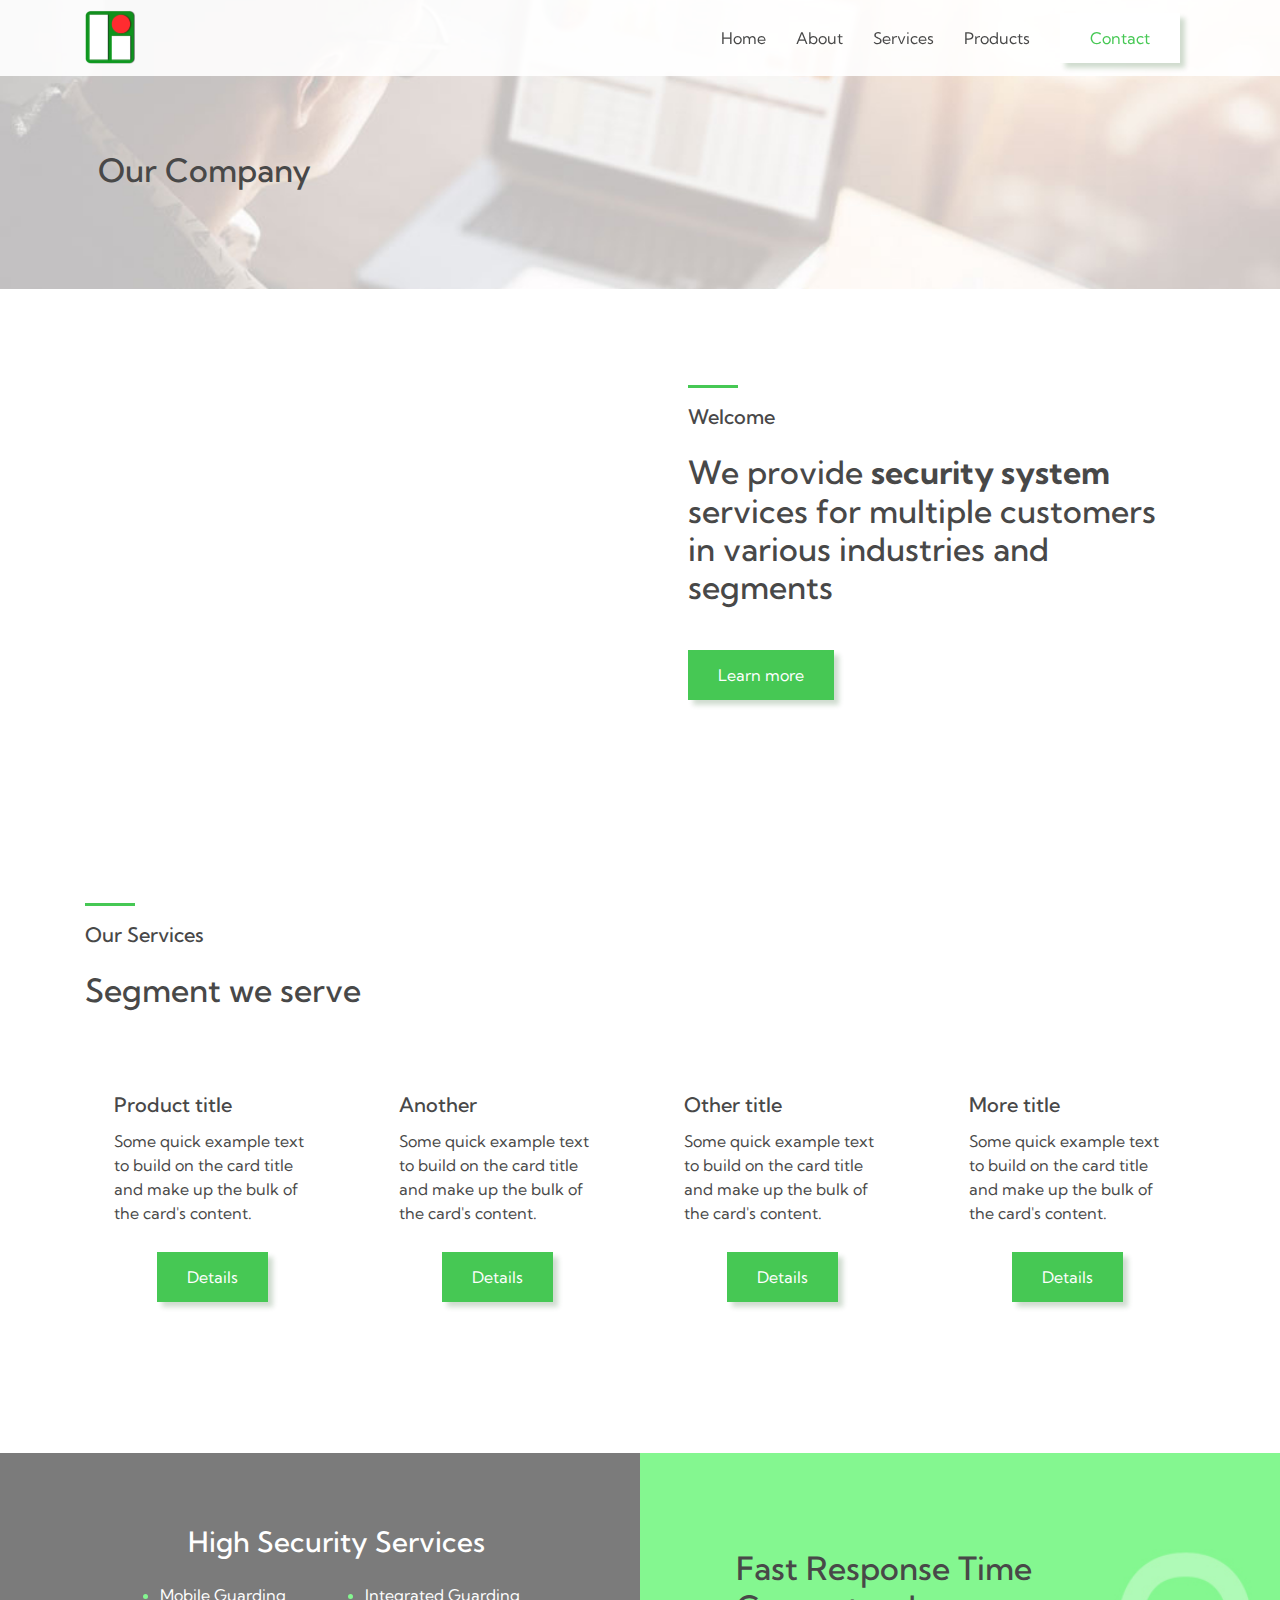
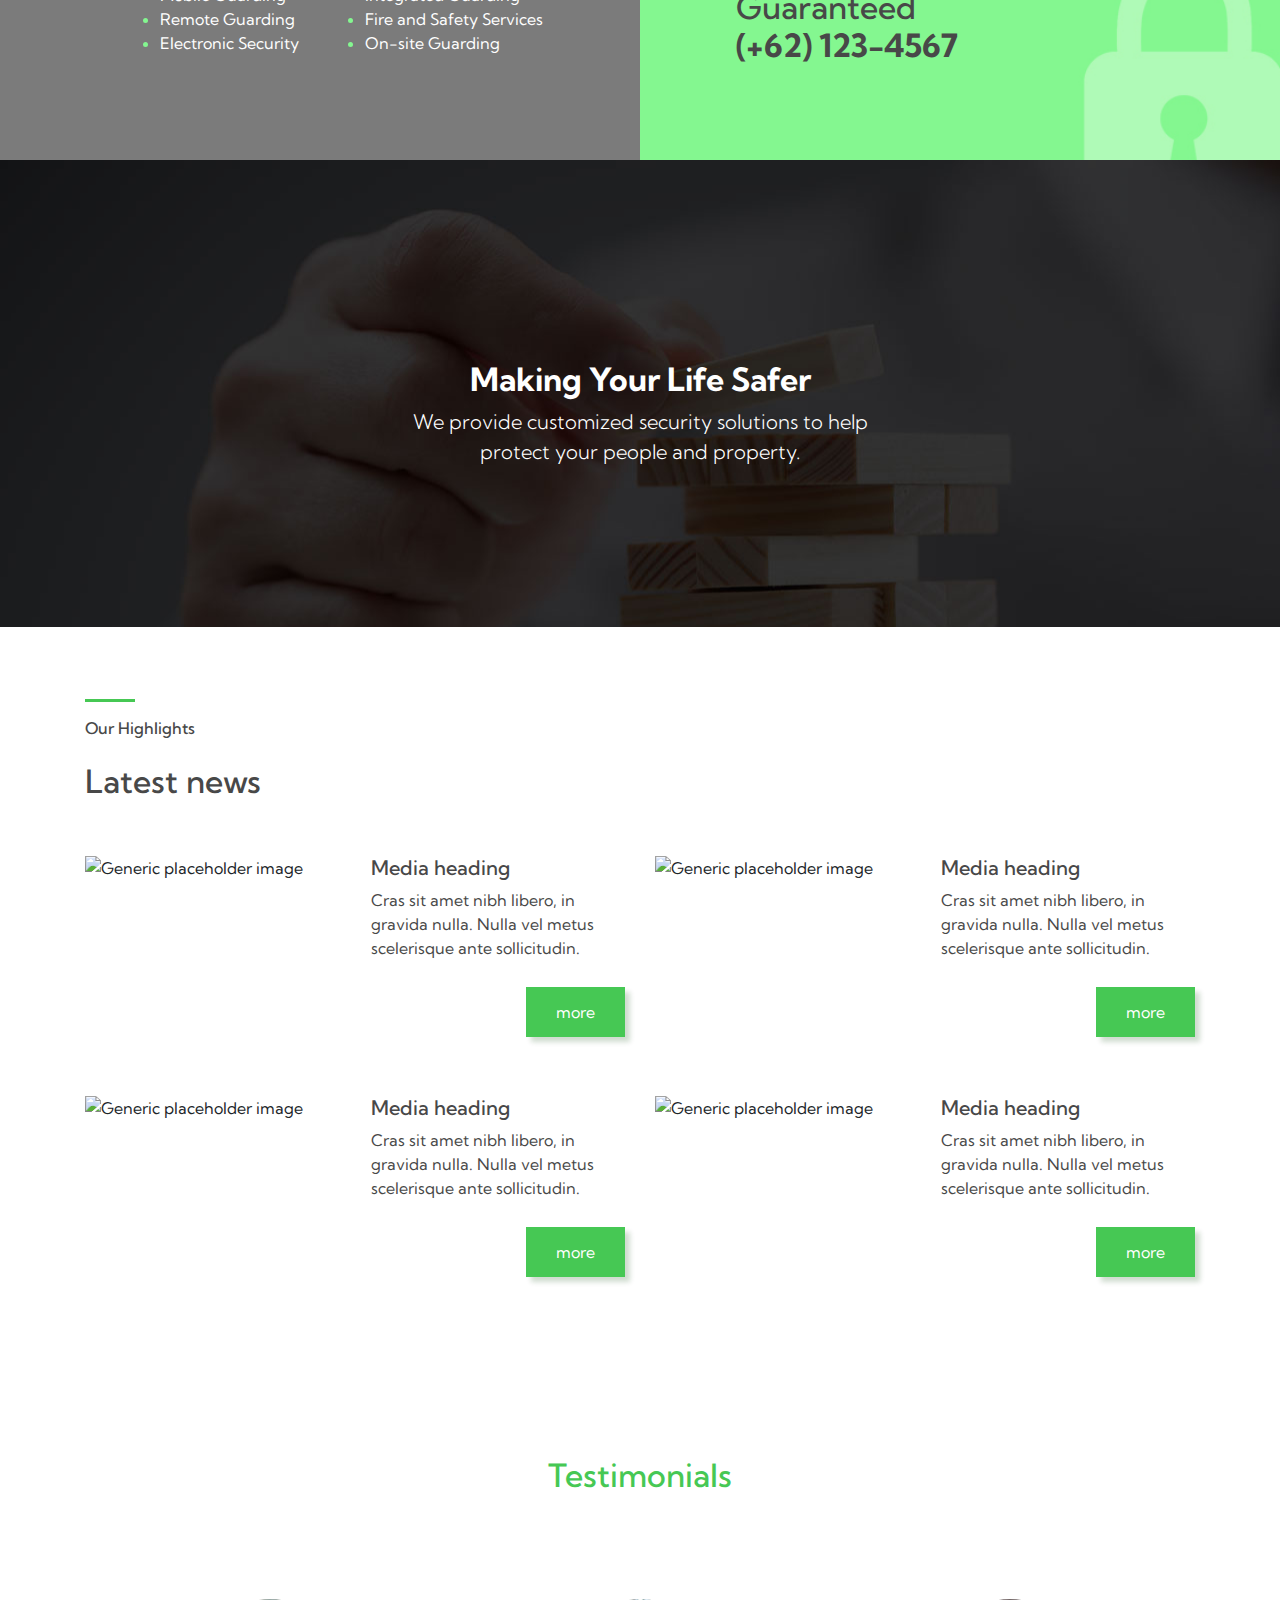
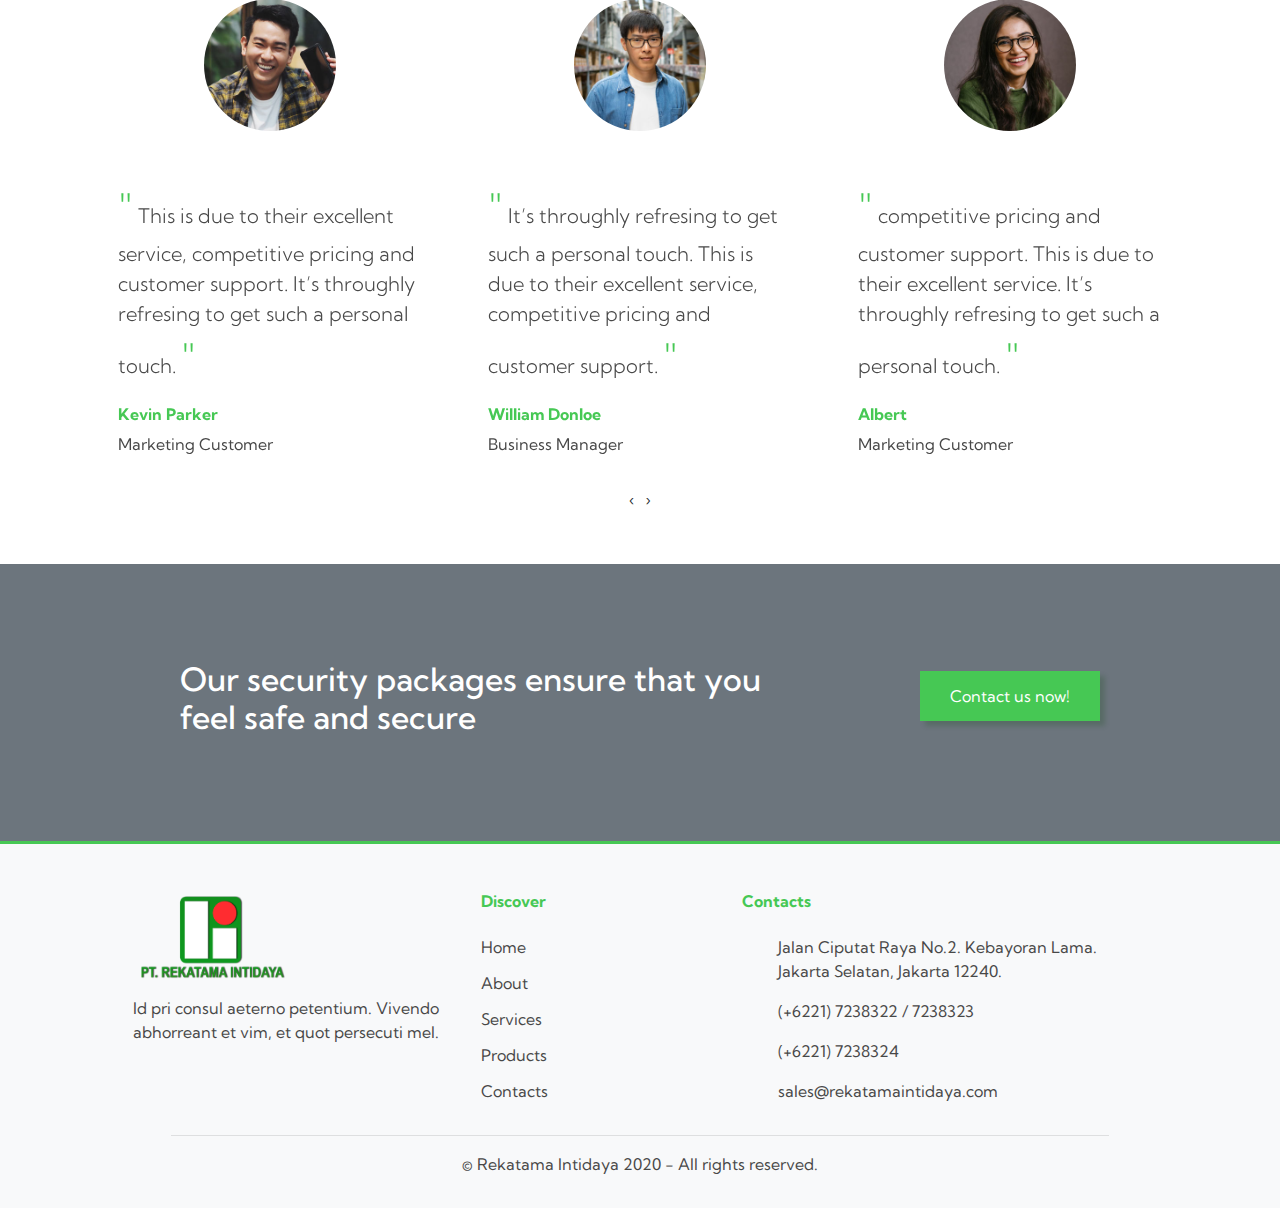
==== about.html @ baec819f "initial commit" ====
<!DOCTYPE html>
<html lang="en">
<head>
    <meta charset="UTF-8">
    <meta name="viewport" content="width=device-width, initial-scale=1.0">
    <title>Home | Rekatama Intidaya</title>
    <link rel="shortcut icon" href="images/favicon.ico" type="image/x-icon">  
    <link rel="icon" href="images/favicon.ico" type="image/x-icon">
    <link rel="stylesheet" href="https://stackpath.bootstrapcdn.com/bootstrap/4.5.2/css/bootstrap.min.css" integrity="sha384-JcKb8q3iqJ61gNV9KGb8thSsNjpSL0n8PARn9HuZOnIxN0hoP+VmmDGMN5t9UJ0Z" crossorigin="anonymous">
    <link href="https://fonts.googleapis.com/css2?family=Kumbh+Sans&display=swap" rel="stylesheet">
    <link rel="stylesheet" href="https://cdnjs.cloudflare.com/ajax/libs/font-awesome/5.14.0/css/all.min.css" integrity="sha512-1PKOgIY59xJ8Co8+NE6FZ+LOAZKjy+KY8iq0G4B3CyeY6wYHN3yt9PW0XpSriVlkMXe40PTKnXrLnZ9+fkDaog==" crossorigin="anonymous" />
    <link rel="stylesheet" href="https://cdnjs.cloudflare.com/ajax/libs/OwlCarousel2/2.3.4/assets/owl.carousel.min.css" integrity="sha512-tS3S5qG0BlhnQROyJXvNjeEM4UpMXHrQfTGmbQ1gKmelCxlSEBUaxhRBj/EFTzpbP4RVSrpEikbmdJobCvhE3g==" crossorigin="anonymous" />
    <link rel="stylesheet" href="https://cdnjs.cloudflare.com/ajax/libs/OwlCarousel2/2.3.4/assets/owl.theme.default.min.css" integrity="sha512-sMXtMNL1zRzolHYKEujM2AqCLUR9F2C4/05cdbxjjLSRvMQIciEPCQZo++nk7go3BtSuK9kfa/s+a4f4i5pLkw==" crossorigin="anonymous" />
    <link rel="stylesheet" href="css/style.css">
</head>
<body>
    <div class="nav-rekatama">
        <div class="container">
            <div class="row">
                <div class="col-lg-1">
                    <img class="img-fluid" src="images/logo.png" alt="">
                </div>
                <div class="col-lg-10 offset-lg-1 text-right py-3">
                    <ul class="list-unstyled d-inline-flex">
                        <li>
                            <a href="#">
                                Home
                            </a>
                        </li>
                        <li>
                            <a href="#">
                                About
                            </a>
                        </li>
                        <li>
                            <a href="#">
                                Services
                            </a>
                        </li>
                        <li>
                            <a href="#">
                                Products
                            </a>
                        </li>
                        <li>
                            <a href="#" class="button-white">
                                Contact
                            </a>
                        </li>
                    </ul>
                </div>
            </div>
        </div>
    </div>
    <div class="container-fluid general banner-top">
        <div class="row">
            <div class="col-lg-12 px-0">
                <img class="img-fluid w-100" src="images/bg-general.jpg" alt="">
                <div class="content-title">
                    <h2 class="text-center">
                        Our Company
                    </h2>
                </div>
            </div>
        </div>
    </div>
    <div class="container home brief py-5">
        <div class="row py-5">
            <div class="col-lg-6">
                <img class="img-fluid" src="images/shutterstock_1082068391.jpg" alt="">
            </div>
            <div class="col-lg-6 px-5">
                <h5 class="line-before-green">
                    Welcome
                </h5>
                <h2 class="mt-lg-4">
                    We provide <span class="font-weight-bold"> security system</span> services for multiple customers in various industries and segments
                </h2>
                <div class="wrap-button py-5">
                    <a href="#" class="button-green">
                        Learn more
                    </a>
                </div>
            </div>
        </div>
    </div>
    <div class="container py-5">
        <div class="row">
            <div class="col-lg-12 py-4">
                <h5 class="line-before-green">
                    Our Services
                </h5>
                <h2 class="mt-lg-4">
                    Segment we serve
                </h2>
            </div>
        </div>
        <div class="row py-4">
            <div class="col-lg-3 px-lg-4">
                <div class="wrap">
                    <h2 class="text-green text-center">
                        <i class="fas fa-lock-open"></i>
                    </h2>
                    <div class="card-body">
                      <h5 class="card-title">Product title</h5>
                      <p class="card-text">Some quick example text to build on the card title and make up the bulk of the card's content.</p>
                        <div class="wrap-button py-4 text-center">
                            <a href="#" class="button-green">
                                Details
                            </a>
                        </div>
                    </div>
                </div>
            </div>
            <div class="col-lg-3 px-lg-4">
                <div class="wrap">
                    <h2 class="text-green text-center">
                        <i class="fas fa-fingerprint"></i>
                    </h2>
                    <div class="card-body">
                      <h5 class="card-title">Another</h5>
                      <p class="card-text">Some quick example text to build on the card title and make up the bulk of the card's content.</p>
                        <div class="wrap-button py-4 text-center">
                            <a href="#" class="button-green">
                                Details
                            </a>
                        </div>
                    </div>
                </div>
            </div>
            <div class="col-lg-3 px-lg-4">
                <div class="wrap">
                    <h2 class="text-green text-center">
                        <i class="fas fa-user-shield"></i>
                    </h2>
                    <div class="card-body">
                      <h5 class="card-title">Other title</h5>
                      <p class="card-text">Some quick example text to build on the card title and make up the bulk of the card's content.</p>
                        <div class="wrap-button py-4 text-center">
                            <a href="#" class="button-green">
                                Details
                            </a>
                        </div>
                    </div>
                </div>
            </div>
            <div class="col-lg-3 px-lg-4">
                <div class="wrap">
                    <h2 class="text-green text-center">
                        <i class="fas fa-eye-slash"></i>
                    </h2>
                    <div class="card-body">
                      <h5 class="card-title">More title</h5>
                      <p class="card-text">Some quick example text to build on the card title and make up the bulk of the card's content.</p>
                        <div class="wrap-button py-4 text-center">
                            <a href="#" class="button-green">
                                Details
                            </a>
                        </div>
                    </div>
                </div>
            </div>
        </div> 
    </div>
    <div class="container-fluid">
        <div class="row mt-5">
            <div class="col-lg-6 py-5 pl-lg-5 bg-gray  high-security">
                <h3 class="text-center text-white my-lg-4">
                    High Security Services
                </h3>
                <ul class="column-count-2 mx-auto w-75">
                    <li class="text-white">
                        Mobile Guarding
                    </li>
                    <li class="text-white">
                        Remote Guarding
                    </li>
                    <li class="text-white">
                        Electronic Security
                    </li>
                    <li class="text-white">
                        Integrated Guarding
                    </li>
                    <li class="text-white">
                        Fire and Safety Services
                    </li>
                    <li class="text-white">
                        On-site Guarding
                    </li>
                </ul>
            </div>
            <div class="col-lg-6 py-5 pl-lg-5 guaranteed">                
                <h2 class="my-5 ml-lg-5">
                    Fast Response Time<br>
                    Guaranteed
                    <br>
                    <span class="font-weight-bold"><i class="fas fa-phone-alt"></i> (+62) 123-4567</span>
                </h2>
            </div>
        </div>
    </div>
    <div class="container-fluid py-5" style="background-image:url(images/bottom-banner.jpg)">
        <div class="row my-5 py-5">
            <div class="col-lg-12 pt-5">
                <h2 class="text-green text-center">
                    <i class="fas fa-shield-alt"></i>
                </h2>
                <h2 class="text-white text-center font-weight-bold">
                    Making Your Life Safer
                </h2>
                <p class="lead text-white text-center">
                    We provide customized security solutions to help<br>
                    protect your people and property.
                </p>
            </div>
        </div>
    </div>
    <div class="container py-5">
        <div class="row my-4">
            <div class="col-lg-12">
                <h6 class="line-before-green">
                    Our Highlights
                </h6>
                <h2 class="mt-lg-4">
                    Latest news
                </h2>
            </div>
        </div>
        <div class="row">
            <div class="col-lg-6 py-4">
                <div class="media">
                    <img class="w-50 mr-3" src="images/shutterstock_130099715.jpg" alt="Generic placeholder image">
                    <div class="media-body">
                      <a href=""><h5 class="mt-0">Media heading</h5></a>
                        <p>Cras sit amet nibh libero, in gravida nulla. Nulla vel metus scelerisque ante sollicitudin.</p> 
                        <div class="wrap-button py-4 text-right">
                            <a href="#" class="button-green">
                                more
                            </a>
                        </div>
                    </div>
                  </div>
            </div>
            <div class="col-lg-6 py-4">
                <div class="media">
                    <img class="w-50 mr-3" src="images/shutterstock_1082068391.jpg" alt="Generic placeholder image">
                    <div class="media-body">
                      <a href=""><h5 class="mt-0">Media heading</h5></a>
                        <p>Cras sit amet nibh libero, in gravida nulla. Nulla vel metus scelerisque ante sollicitudin.</p> 
                        <div class="wrap-button py-4 text-right">
                            <a href="#" class="button-green">
                                more
                            </a>
                        </div>
                    </div>
                  </div>
            </div>
            <div class="col-lg-6 py-4">
                <div class="media">
                    <img class="w-50 mr-3" src="images/shutterstock_264466133.jpg" alt="Generic placeholder image">
                    <div class="media-body">
                      <a href=""><h5 class="mt-0">Media heading</h5></a>
                        <p>Cras sit amet nibh libero, in gravida nulla. Nulla vel metus scelerisque ante sollicitudin.</p> 
                        <div class="wrap-button py-4 text-right">
                            <a href="#" class="button-green">
                                more
                            </a>
                        </div>
                    </div>
                  </div>
            </div>
            <div class="col-lg-6 py-4">
                <div class="media">
                    <img class="w-50 mr-3" src="images/shutterstock_130099715.jpg" alt="Generic placeholder image">
                    <div class="media-body">
                      <a href=""><h5 class="mt-0">Media heading</h5></a>
                        <p>Cras sit amet nibh libero, in gravida nulla. Nulla vel metus scelerisque ante sollicitudin.</p> 
                        <div class="wrap-button py-4 text-right">
                            <a href="#" class="button-green">
                                more
                            </a>
                        </div>
                    </div>
                  </div>
            </div>
        </div>
    </div>
    <div class="container py-5">
        <div class="row my-5">
            <div class="col-lg-12">
                <h2 class="text-green text-center">
                    Testimonials
                </h2>
            </div>
        </div>
        <div class="row">
            <div class="col-lg-12">
                <div class="carousel-testimonials owl-theme">
                    <div class="item">
                        <div class="row">
                            <div class="col-lg-12 px-lg-5">
                                <img class="img-fluid rounded-circle p-5 w-75 mx-auto" src="images/testi_1.jpg" alt="">
                                <p class="lead">
                                    <span class="text-green font-40px">"</span>
                                        This is due to their excellent service, competitive pricing and customer support. It’s throughly refresing to get such a personal touch.
                                    <span class="text-green font-40px">"</span>
                                </p>
                                <h6 class="text-green font-weight-bold">
                                    Kevin Parker
                                </h6>
                                <p>
                                    Marketing Customer
                                </p>
                            </div>
                        </div>
                    </div>
                    <div class="item">
                        <div class="row">
                            <div class="col-lg-12 px-lg-5">
                                <img class="img-fluid rounded-circle p-5 w-75 mx-auto" src="images/testi_2.jpg" alt="">
                                <p class="lead">
                                    <span class="text-green font-40px">"</span>
                                        It’s throughly refresing to get such a personal touch. This is due to their excellent service, competitive pricing and customer support.
                                    <span class="text-green font-40px">"</span>
                                </p>
                                <h6 class="text-green font-weight-bold">
                                    William Donloe
                                </h6>
                                <p>
                                    Business Manager
                                </p>
                            </div>
                        </div>
                    </div>
                    <div class="item">
                        <div class="row">
                            <div class="col-lg-12 px-lg-5">
                                <img class="img-fluid rounded-circle p-5 w-75 mx-auto" src="images/testi_3.jpg" alt="">
                                <p class="lead">
                                    <span class="text-green font-40px">"</span>
                                        competitive pricing and customer support. This is due to their excellent service. It’s throughly refresing to get such a personal touch.
                                    <span class="text-green font-40px">"</span>
                                </p>
                                <h6 class="text-green font-weight-bold">
                                    Albert
                                </h6>
                                <p>
                                    Marketing Customer
                                </p>
                            </div>
                        </div>
                    </div>
                    <div class="item">
                        <div class="row">
                            <div class="col-lg-12 px-lg-5">
                                <img class="img-fluid rounded-circle p-5 w-75 mx-auto" src="images/testi_2.jpg" alt="">
                                <p class="lead">
                                    <span class="text-green font-40px">"</span>
                                        It’s throughly refresing to get such a personal touch. This is due to their excellent service, competitive pricing and customer support.
                                    <span class="text-green font-40px">"</span>
                                </p>
                                <h6 class="text-green font-weight-bold">
                                    William Donloe
                                </h6>
                                <p>
                                    Business Manager
                                </p>
                            </div>
                        </div>
                    </div>
                </div>
            </div>
        </div>
    </div>
    <div class="container-fluid bg-secondary py-10">
        <div class="row">
            <div class="container">
                <div class="row">
                    <div class="col-lg-7 offset-lg-1">
                        <h2 class="text-white">
                            Our security packages ensure that you feel safe and secure
                        </h2>
                    </div>
                    <div class="col-lg-3">
                        <div class="wrap-button py-4 text-right">
                            <a href="#" class="button-green">
                                Contact us now!
                            </a>
                        </div>
                    </div>
                </div>
            </div>
        </div>
    </div>
    <div class="container-fluid footer pt-5 pb-3 bg-light">
        <div class="row">
            <div class="container">
                <div class="row px-5">
                    <div class="col-lg-4">
                        <img class="w-50" src="images/logo-full.png" alt="">
                        <p class="my-3">
                            Id pri consul aeterno petentium. Vivendo abhorreant et vim, et quot persecuti mel.
                        </p>
                    </div>
                    <div class="col-lg-3">
                        <h6 class="font-weight-bold text-green mb-lg-4">
                            Discover
                        </h6>
                        <ul class="list-unstyled">
                            <li>
                                <a href="#">
                                    Home
                                </a>
                            </li>
                            <li>
                                <a href="#">
                                    About
                                </a>
                            </li>
                            <li>
                                <a href="#">
                                    Services
                                </a>
                            </li>
                            <li>
                                <a href="#">
                                    Products
                                </a>
                            </li>
                            <li>
                                <a href="#">
                                    Contacts
                                </a>
                            </li>
                        </ul>
                    </div>
                    <div class="col-lg-5">
                        <h6 class="font-weight-bold text-green mb-lg-4">
                            Contacts
                        </h6>
                        <div class="row">
                            <div class="col-lg-1"><i class="fas fa-building text-green"></i></div>
                            <div class="col-lg-10">
                                <p>
                                    Jalan Ciputat Raya No.2. Kebayoran Lama. <br>
                                    Jakarta Selatan, Jakarta 12240.
                                </p>
                            </div>
                        </div>
                        <div class="row">
                            <div class="col-lg-1"><i class="fas fa-phone-alt text-green"></i></div>
                            <div class="col-lg-10">
                                <p>
                                    (+6221) 7238322 / 7238323
                                </p>
                            </div>
                        </div>
                        <div class="row">
                            <div class="col-lg-1"><i class="fas fa-fax text-green"></i></div>
                            <div class="col-lg-10">
                                <p>
                                    (+6221) 7238324
                                </p>
                            </div>
                        </div>
                        <div class="row">
                            <div class="col-lg-1"><i class="far fa-envelope text-green"></i></div>
                            <div class="col-lg-10">
                                <p>
                                    sales@rekatamaintidaya.com
                                </p>
                            </div>
                        </div>
                    </div>
                </div>
            </div>
        </div>
        <div class="row">
            <div class="col-lg-12">
                <hr class="w-75">
                <p class="copyright text-center">
                    © Rekatama Intidaya 2020 - All rights reserved. 
                </p>
            </div>
        </div>
    </div>
    <script src="https://cdnjs.cloudflare.com/ajax/libs/jquery/3.5.1/jquery.min.js" integrity="sha512-bLT0Qm9VnAYZDflyKcBaQ2gg0hSYNQrJ8RilYldYQ1FxQYoCLtUjuuRuZo+fjqhx/qtq/1itJ0C2ejDxltZVFg==" crossorigin="anonymous"></script>
    <script src="https://cdn.jsdelivr.net/npm/popper.js@1.16.1/dist/umd/popper.min.js" integrity="sha384-9/reFTGAW83EW2RDu2S0VKaIzap3H66lZH81PoYlFhbGU+6BZp6G7niu735Sk7lN" crossorigin="anonymous"></script>
    <script src="https://stackpath.bootstrapcdn.com/bootstrap/4.5.2/js/bootstrap.min.js" integrity="sha384-B4gt1jrGC7Jh4AgTPSdUtOBvfO8shuf57BaghqFfPlYxofvL8/KUEfYiJOMMV+rV" crossorigin="anonymous"></script>
    <script src="https://cdnjs.cloudflare.com/ajax/libs/OwlCarousel2/2.3.4/owl.carousel.min.js" integrity="sha512-bPs7Ae6pVvhOSiIcyUClR7/q2OAsRiovw4vAkX+zJbw3ShAeeqezq50RIIcIURq7Oa20rW2n2q+fyXBNcU9lrw==" crossorigin="anonymous"></script>
    <script type="text/javascript" src="js/app.js"></script>
</body>
</html>
---- css/style.css ----
*{
    transition: all .3s;
    font-family: 'Kumbh Sans', sans-serif;
}
p, a, label, th, td, li, input {
    color: #484848;
}
.h1, .h2, .h3, .h4, .h5, .h6, h1, h2, h3, h4, h5, h6 {
    color: #484848;
}
.text-green{
    color: #46c854;
}
.font-40px{
    font-size: 40px;
}
/* Buttons */
a:hover{
    text-decoration: none;
}
.button-green{
    background-color: #46c854;
    padding: 15px 30px;
    color: #fff;
    -webkit-box-shadow: 5px 5px 5px 0px rgba(0,69,7,0.19);
    -moz-box-shadow: 5px 5px 5px 0px rgba(0,69,7,0.19);
    box-shadow: 5px 5px 5px 0px rgba(0,69,7,0.19);
    transition: all .3s;
}
.button-green:hover{
    background-color: #fff;
    color: #46c854;
}
.button-white{
    background-color: #fff;
    padding: 15px 30px;
    color: #46c854;
    -webkit-box-shadow: 5px 5px 5px 0px rgba(0,69,7,0.19);
    -moz-box-shadow: 5px 5px 5px 0px rgba(0,69,7,0.19);
    box-shadow: 5px 5px 5px 0px rgba(0,69,7,0.19);
    transition: all .3s;
}
.button-white:hover{
    background-color: #46c854;
    color: #fff;
}
/* Background */
.bg-light-green{
    background-color: #84f790;
}
.bg-gray{
    background-color: #7b7b7b;
}
.bg-green{
    background-color: #46c854;
}
/* Navigation */
.nav-rekatama{
    position: fixed;
    z-index: 3;
    width: 100%;
    padding: 10px 0;
    background: rgba(255,255,255,0.9);
}
.nav-rekatama img{
    width: 50px;
}
.nav-rekatama ul{
    margin-bottom: 0;;
}
.nav-rekatama ul li{
    margin: 0 15px;
}
.nav-rekatama ul li a{
}
/* Ornaments */
.line-before-green::before{
    background-color: #46c854;
    content: '';
    width: 50px;
    display: block;
    height: 3px;
    margin-bottom: 17px;
}
/* Column Count */
.column-count-2{
    column-count: 2;
}
/* Pages */
.home.banner-top .content-title{
    position: absolute;
    top: 49%;
    right: -19%;
    width: 42%;
    transform: translate(-50%, -50%);
}
.home.banner-top .content-title h1{
    font-size: 60px;
}
.guaranteed{
    background-image: url(../images/bg-green-lock.jpg);
    background-size: cover;
    background-position: bottom right;
}
.high-security ul li::marker{
    color: #84f790;
}
.general.banner-top .content-title{
    position: absolute;
    top: 60%;
    left: 16%;
    transform: translate(-50%, -50%)
}
/* Footer */
.footer{
    border-top: 3px solid #46c854;
}
.footer ul li{
    margin: 12px 0;
}
/* Paddings */
.py-10{
    padding-top: 6rem;
    padding-bottom: 6rem;
}
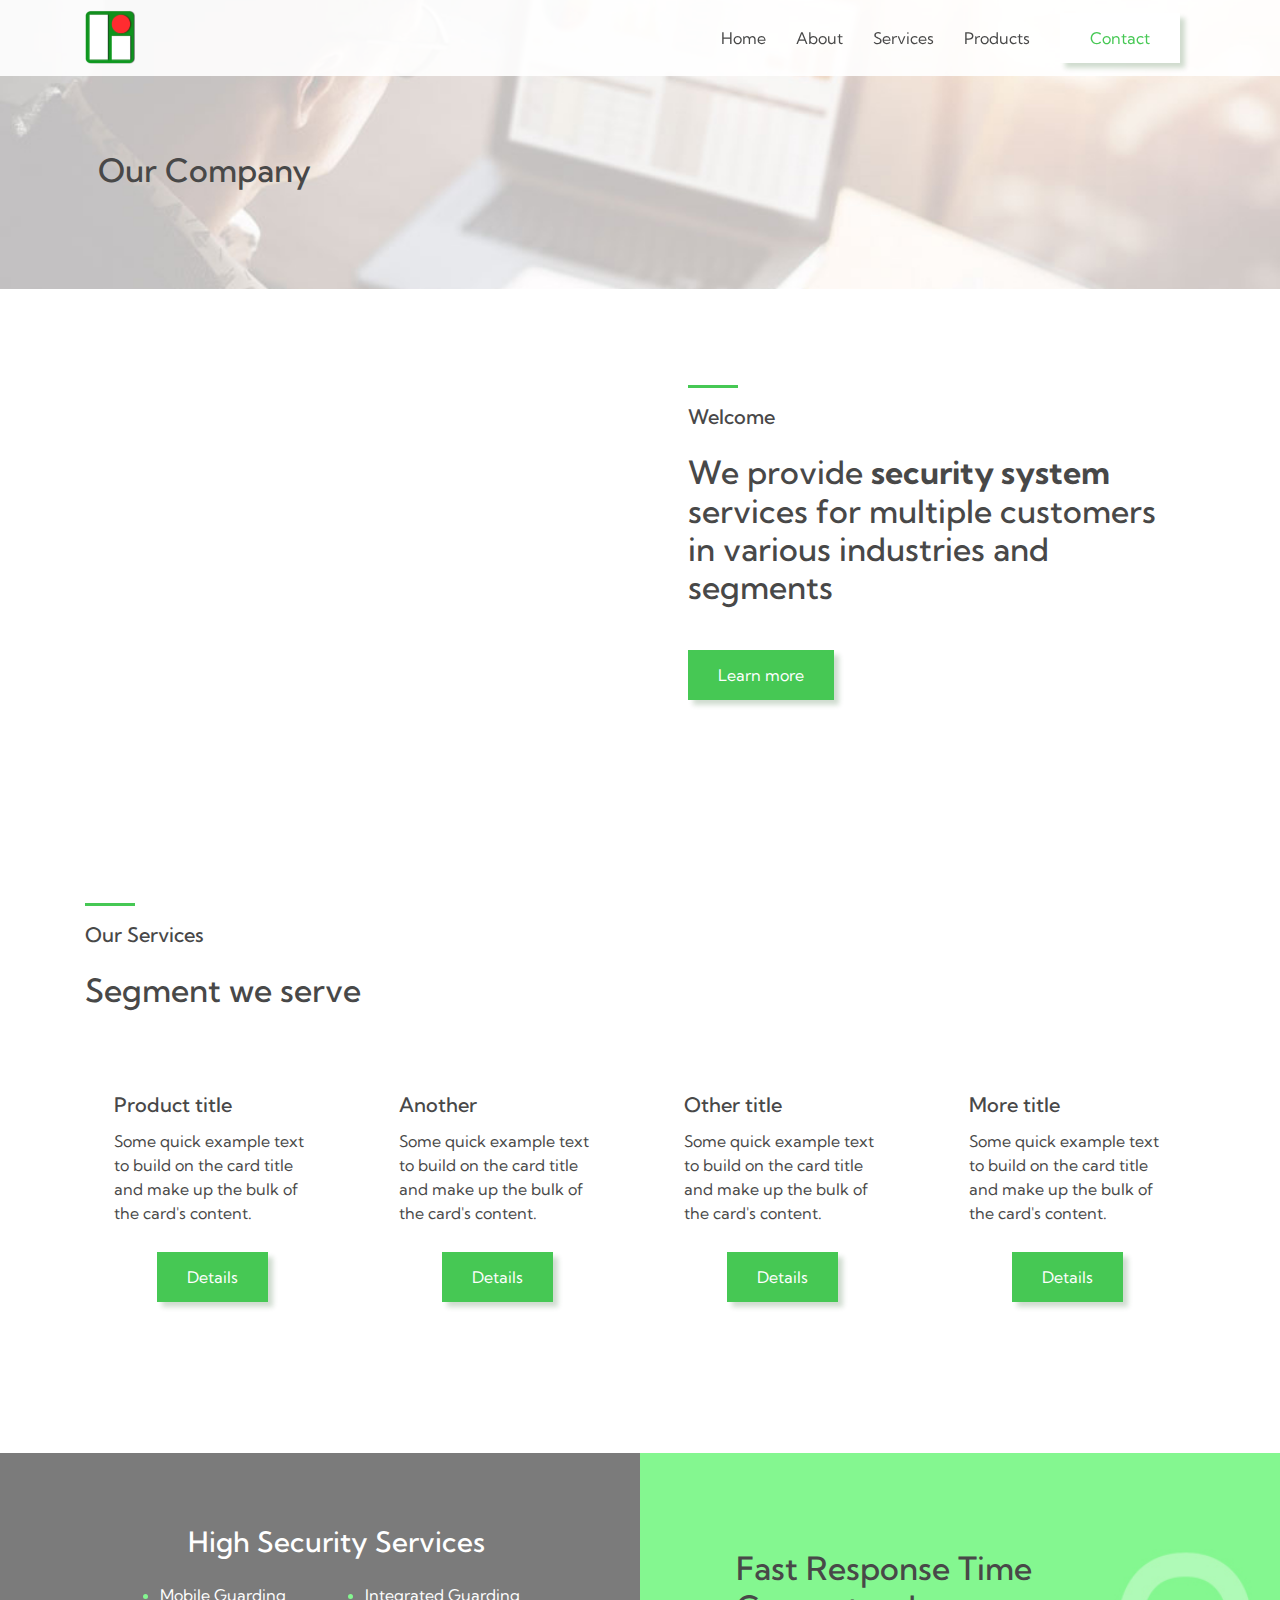
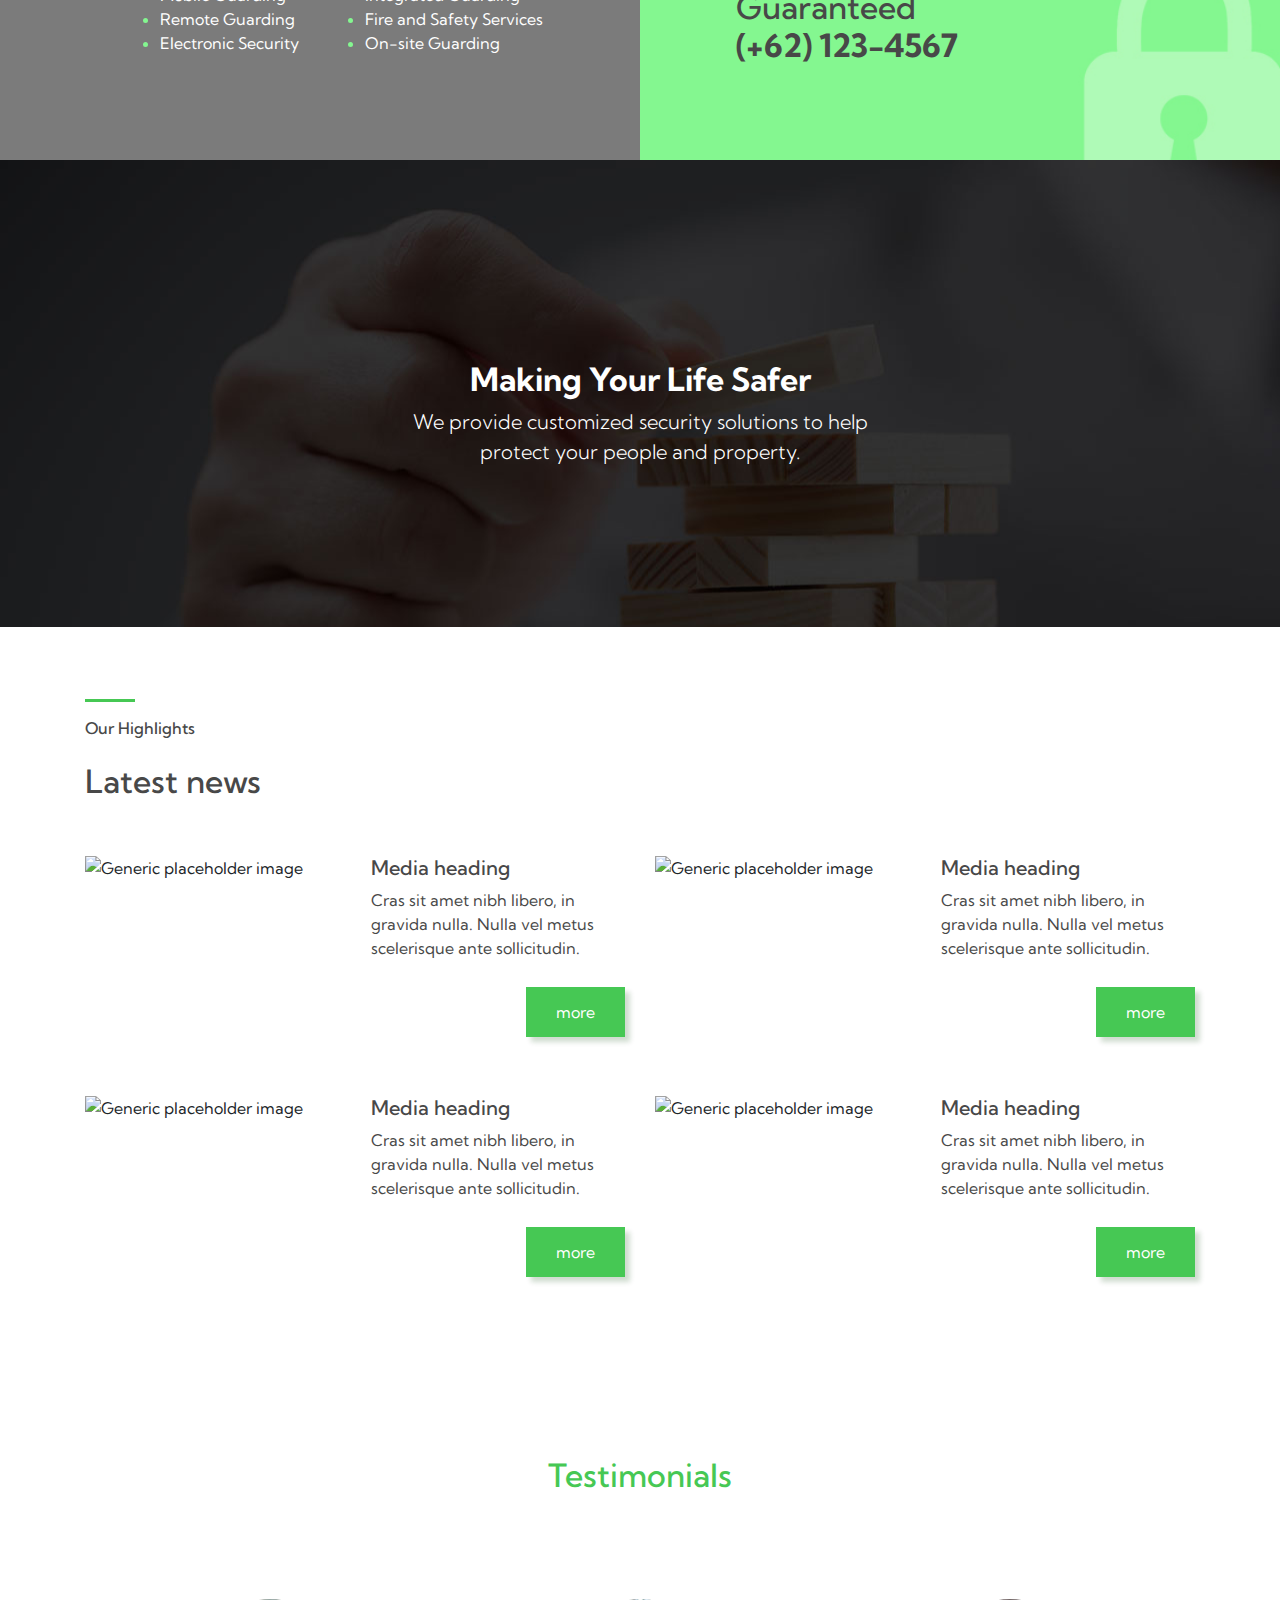
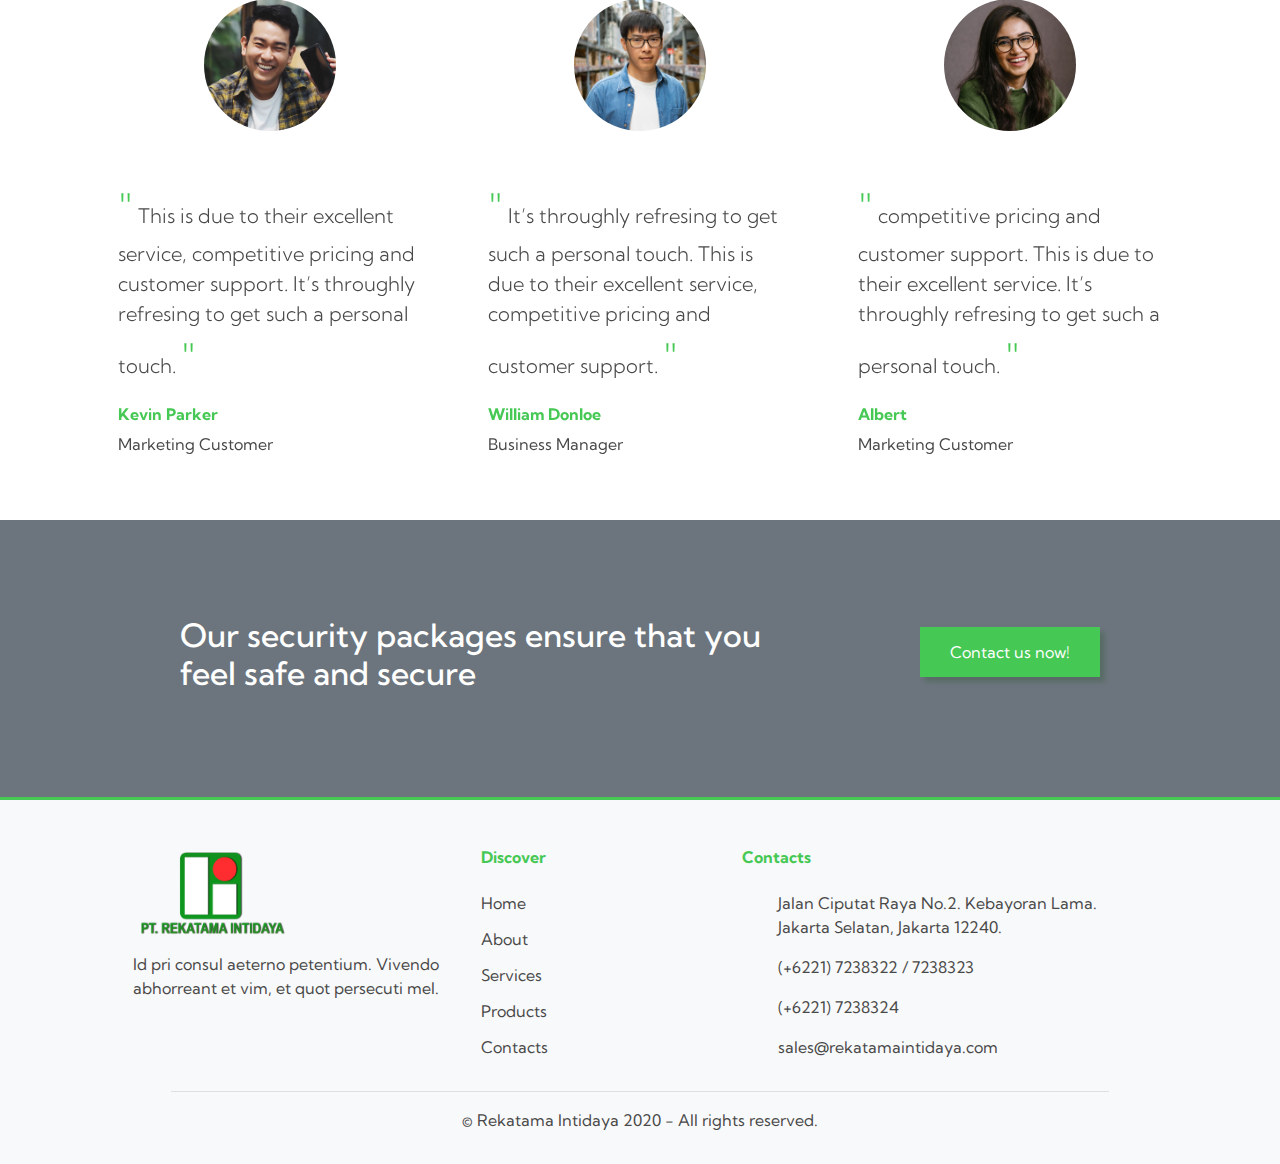
==== commit 9cd477ae: "initial commit" ====
--- a/about.html
+++ b/about.html
@@ -23,27 +23,27 @@
                 <div class="col-lg-10 offset-lg-1 text-right py-3">
                     <ul class="list-unstyled d-inline-flex">
                         <li>
-                            <a href="#">
+                            <a href="index.html">
                                 Home
                             </a>
                         </li>
                         <li>
-                            <a href="#">
+                            <a href="about.html">
                                 About
                             </a>
                         </li>
                         <li>
-                            <a href="#">
+                            <a href="services.html">
                                 Services
                             </a>
                         </li>
                         <li>
-                            <a href="#">
+                            <a href="products.html">
                                 Products
                             </a>
                         </li>
                         <li>
-                            <a href="#" class="button-white">
+                            <a href="contact.html" class="button-white">
                                 Contact
                             </a>
                         </li>
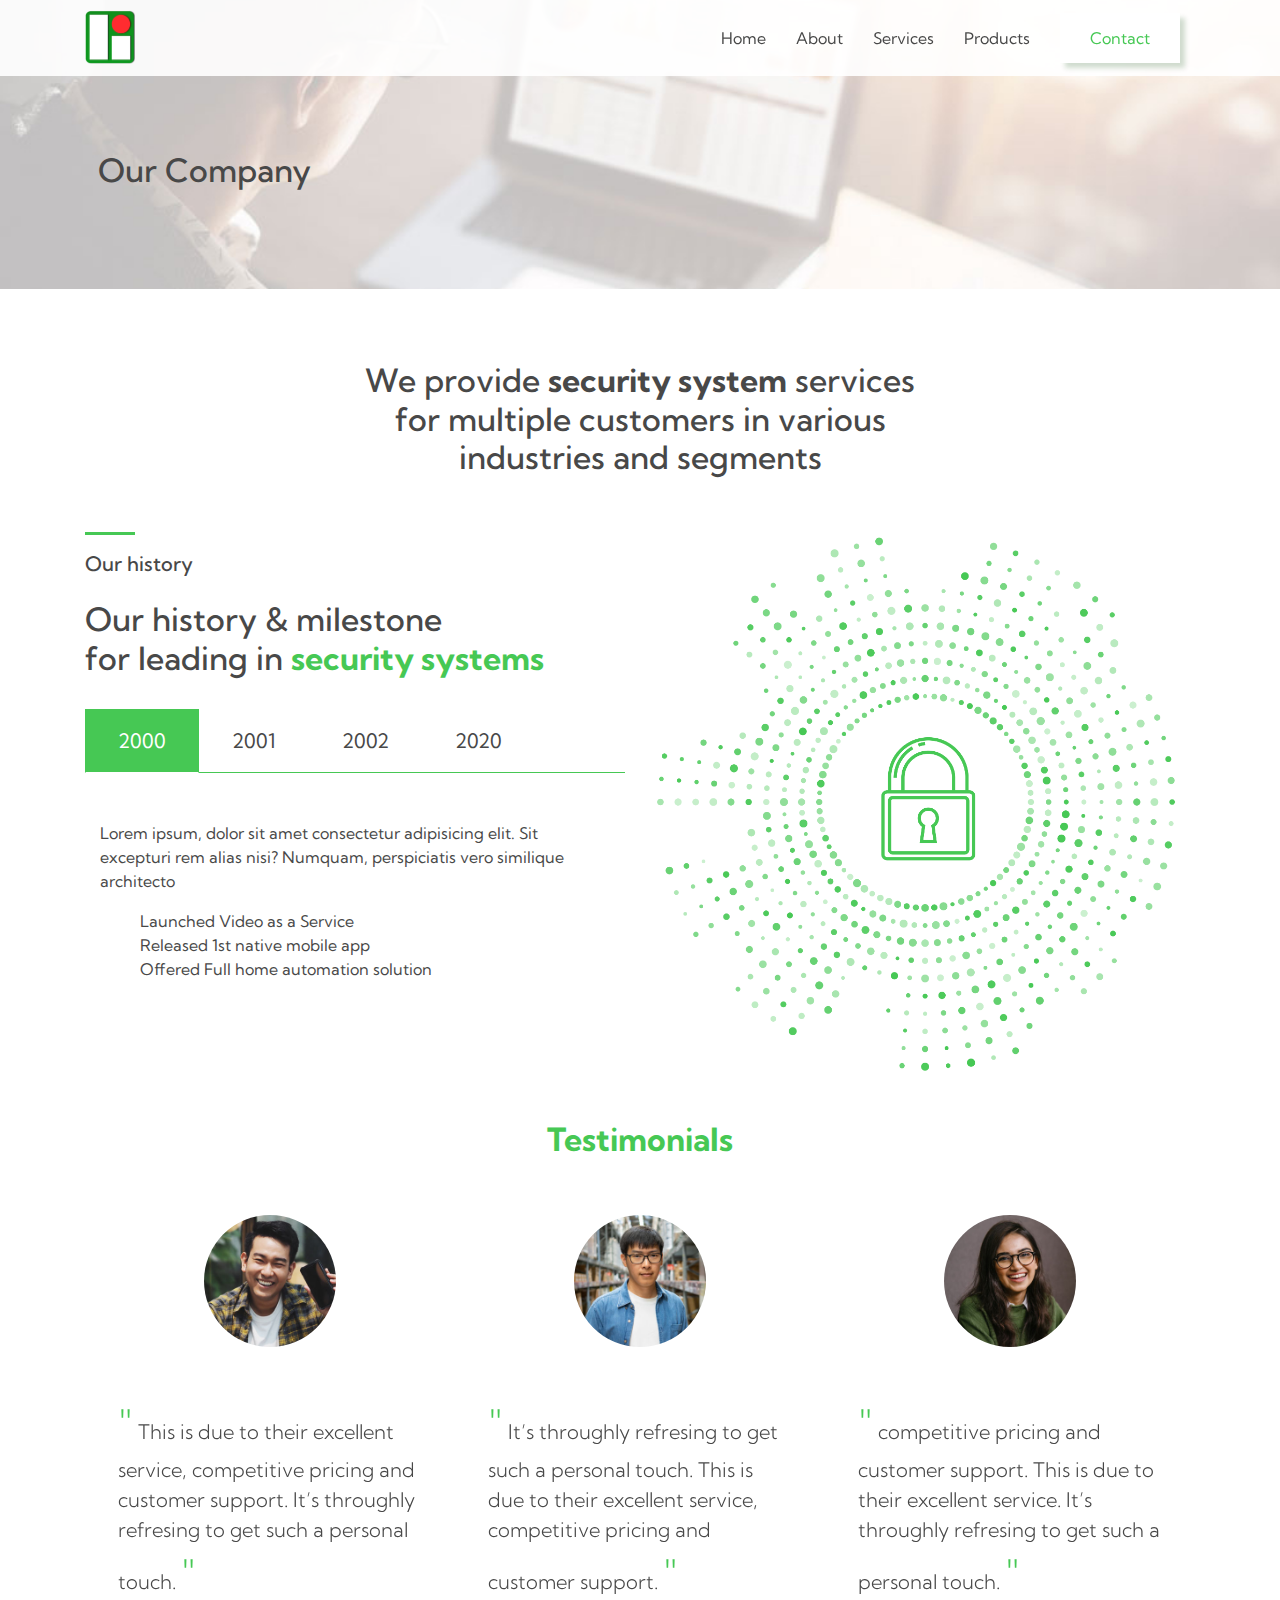
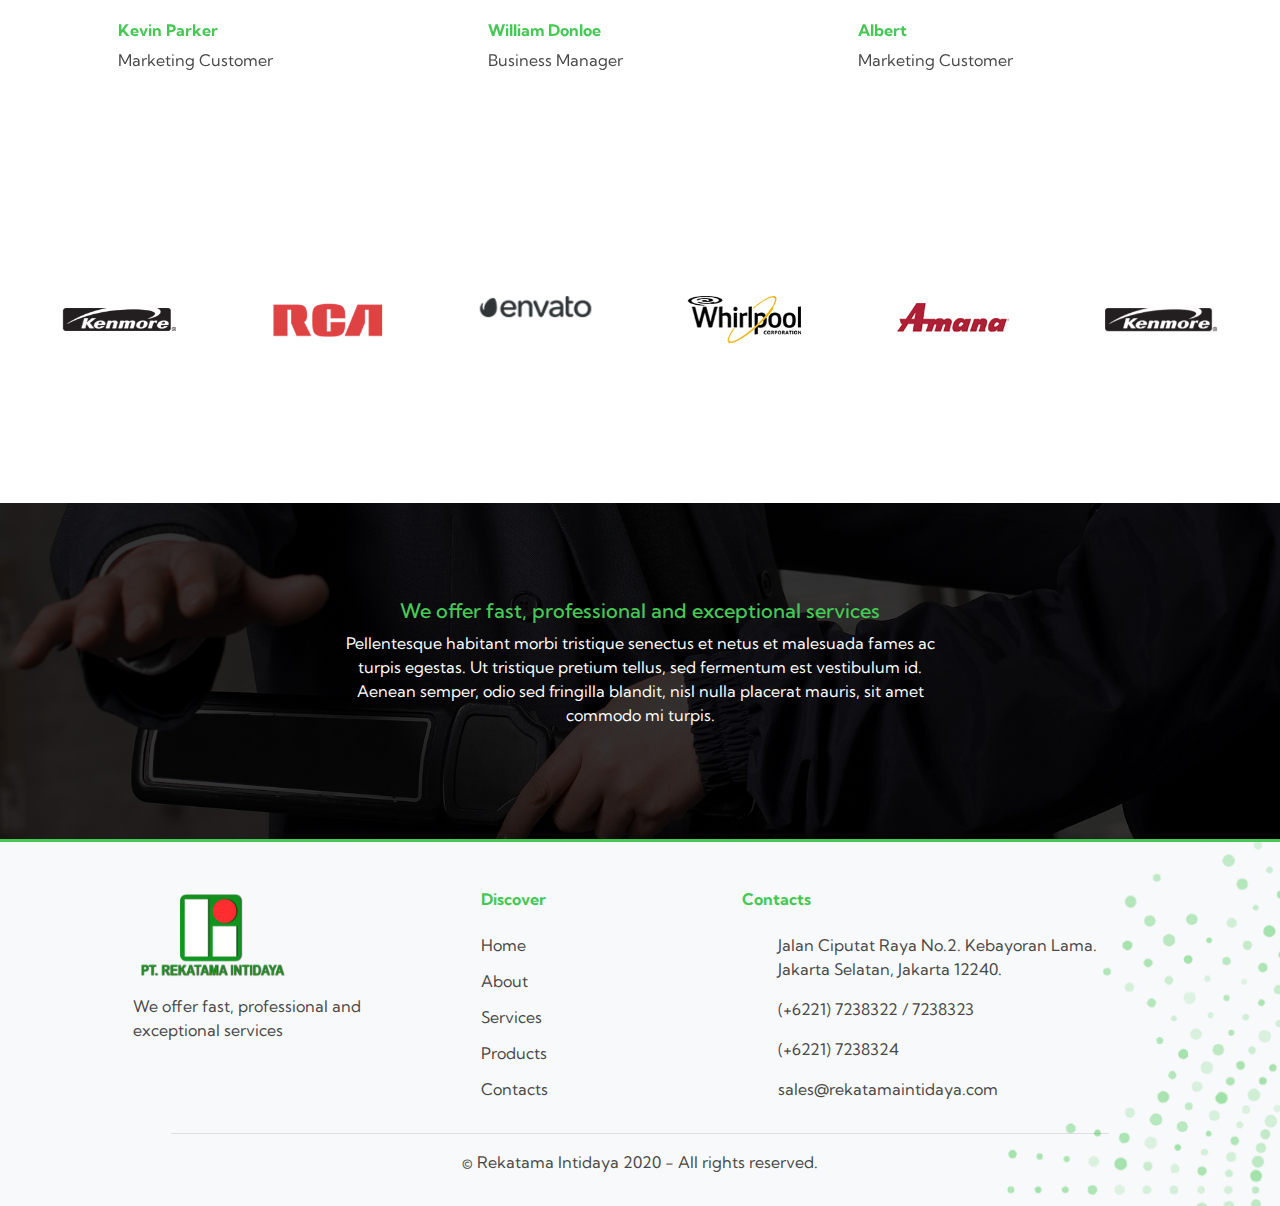
==== commit 45a5afe5: "initial commit" ====
--- a/about.html
+++ b/about.html
@@ -3,7 +3,7 @@
 <head>
     <meta charset="UTF-8">
     <meta name="viewport" content="width=device-width, initial-scale=1.0">
-    <title>Home | Rekatama Intidaya</title>
+    <title>About | Rekatama Intidaya</title>
     <link rel="shortcut icon" href="images/favicon.ico" type="image/x-icon">  
     <link rel="icon" href="images/favicon.ico" type="image/x-icon">
     <link rel="stylesheet" href="https://stackpath.bootstrapcdn.com/bootstrap/4.5.2/css/bootstrap.min.css" integrity="sha384-JcKb8q3iqJ61gNV9KGb8thSsNjpSL0n8PARn9HuZOnIxN0hoP+VmmDGMN5t9UJ0Z" crossorigin="anonymous">
@@ -65,230 +65,88 @@
         </div>
     </div>
     <div class="container home brief py-5">
-        <div class="row py-5">
+        <div class="row">
+            <div class="col-lg-12 px-5 text-center">
+                <h2 class="mt-lg-4">
+                    We provide <span class="font-weight-bold"> security system</span> services<br>
+                    for multiple customers in various<br>
+                    industries and segments
+                </h2>
+            </div>
+        </div>
+    </div>
+    <div class="container about history-section">
+        <div class="row">
             <div class="col-lg-6">
-                <img class="img-fluid" src="images/shutterstock_1082068391.jpg" alt="">
-            </div>
-            <div class="col-lg-6 px-5">
                 <h5 class="line-before-green">
-                    Welcome
+                    Our history
                 </h5>
                 <h2 class="mt-lg-4">
-                    We provide <span class="font-weight-bold"> security system</span> services for multiple customers in various industries and segments
+                    Our history & milestone<br>
+                    for leading in <span class="text-green font-weight-bold">security systems</span>
                 </h2>
-                <div class="wrap-button py-5">
-                    <a href="#" class="button-green">
-                        Learn more
-                    </a>
-                </div>
-            </div>
-        </div>
-    </div>
-    <div class="container py-5">
-        <div class="row">
-            <div class="col-lg-12 py-4">
-                <h5 class="line-before-green">
-                    Our Services
-                </h5>
-                <h2 class="mt-lg-4">
-                    Segment we serve
-                </h2>
-            </div>
-        </div>
-        <div class="row py-4">
-            <div class="col-lg-3 px-lg-4">
-                <div class="wrap">
-                    <h2 class="text-green text-center">
-                        <i class="fas fa-lock-open"></i>
-                    </h2>
-                    <div class="card-body">
-                      <h5 class="card-title">Product title</h5>
-                      <p class="card-text">Some quick example text to build on the card title and make up the bulk of the card's content.</p>
-                        <div class="wrap-button py-4 text-center">
-                            <a href="#" class="button-green">
-                                Details
-                            </a>
-                        </div>
-                    </div>
-                </div>
-            </div>
-            <div class="col-lg-3 px-lg-4">
-                <div class="wrap">
-                    <h2 class="text-green text-center">
-                        <i class="fas fa-fingerprint"></i>
-                    </h2>
-                    <div class="card-body">
-                      <h5 class="card-title">Another</h5>
-                      <p class="card-text">Some quick example text to build on the card title and make up the bulk of the card's content.</p>
-                        <div class="wrap-button py-4 text-center">
-                            <a href="#" class="button-green">
-                                Details
-                            </a>
-                        </div>
-                    </div>
-                </div>
-            </div>
-            <div class="col-lg-3 px-lg-4">
-                <div class="wrap">
-                    <h2 class="text-green text-center">
-                        <i class="fas fa-user-shield"></i>
-                    </h2>
-                    <div class="card-body">
-                      <h5 class="card-title">Other title</h5>
-                      <p class="card-text">Some quick example text to build on the card title and make up the bulk of the card's content.</p>
-                        <div class="wrap-button py-4 text-center">
-                            <a href="#" class="button-green">
-                                Details
-                            </a>
-                        </div>
-                    </div>
-                </div>
-            </div>
-            <div class="col-lg-3 px-lg-4">
-                <div class="wrap">
-                    <h2 class="text-green text-center">
-                        <i class="fas fa-eye-slash"></i>
-                    </h2>
-                    <div class="card-body">
-                      <h5 class="card-title">More title</h5>
-                      <p class="card-text">Some quick example text to build on the card title and make up the bulk of the card's content.</p>
-                        <div class="wrap-button py-4 text-center">
-                            <a href="#" class="button-green">
-                                Details
-                            </a>
-                        </div>
-                    </div>
-                </div>
-            </div>
-        </div> 
-    </div>
-    <div class="container-fluid">
+                <div class="row">
+                    <div class="col-lg-12">
+                        <ul class="nav nav-tabs mt-lg-4" id="myTab" role="tablist">
+                            <li class="nav-item">
+                              <a class="nav-link active" id="home-tab" data-toggle="tab" href="#home" role="tab" aria-controls="home" aria-selected="true">2000</a>
+                            </li>
+                            <li class="nav-item">
+                              <a class="nav-link" id="profile-tab" data-toggle="tab" href="#profile" role="tab" aria-controls="profile" aria-selected="false">2001</a>
+                            </li>
+                            <li class="nav-item">
+                                <a class="nav-link" id="profile-tab" data-toggle="tab" href="#profile" role="tab" aria-controls="profile" aria-selected="false">2002</a>
+                              </li>
+                            <li class="nav-item">
+                              <a class="nav-link" id="contact-tab" data-toggle="tab" href="#contact" role="tab" aria-controls="contact" aria-selected="false">2020</a>
+                            </li>
+                          </ul>
+                          <div class="tab-content" id="myTabContent">
+                            <div class="tab-pane fade show active" id="home" role="tabpanel" aria-labelledby="home-tab">
+                                <div class="col-lg-12 py-5">
+                                    <p>
+                                        Lorem ipsum, dolor sit amet consectetur adipisicing elit. Sit excepturi rem alias nisi? Numquam, perspiciatis vero similique architecto
+                                    </p>
+                                    <ul>
+                                        <li>
+                                            Launched Video as a Service
+                                        </li>
+                                        <li>
+                                            Released 1st native mobile app
+                                        </li>
+                                        <li>
+                                            Offered Full home automation solution
+                                        </li>
+                                    </ul>
+                                </div>
+                            </div>
+                            <div class="tab-pane fade" id="profile" role="tabpanel" aria-labelledby="profile-tab">
+                                <div class="col-lg-12 py-5">
+                                    <p>
+                                        sed corrupti aperiam a eveniet sequi. Inventore recusandae quo soluta illum ratione?
+                                    </p>
+                                </div>
+                            </div>
+                            <div class="tab-pane fade" id="contact" role="tabpanel" aria-labelledby="contact-tab">
+                                <div class="col-lg-12 py-5">
+                                    <p>
+                                        sit amet consectetur adipisicing elit. Sit excepturi rem alias nisi? Numquam, perspiciatis vero similique architecto
+                                    </p>
+                                </div>
+                            </div>
+                          </div>
+                    </div>
+                </div>
+            </div>
+            <div class="col-lg-6">
+                <img class="img-fluid" src="images/about-content-milestone-01.png" alt="">
+            </div>
+        </div>
+    </div>
+    <div class="container pb-5">
         <div class="row mt-5">
-            <div class="col-lg-6 py-5 pl-lg-5 bg-gray  high-security">
-                <h3 class="text-center text-white my-lg-4">
-                    High Security Services
-                </h3>
-                <ul class="column-count-2 mx-auto w-75">
-                    <li class="text-white">
-                        Mobile Guarding
-                    </li>
-                    <li class="text-white">
-                        Remote Guarding
-                    </li>
-                    <li class="text-white">
-                        Electronic Security
-                    </li>
-                    <li class="text-white">
-                        Integrated Guarding
-                    </li>
-                    <li class="text-white">
-                        Fire and Safety Services
-                    </li>
-                    <li class="text-white">
-                        On-site Guarding
-                    </li>
-                </ul>
-            </div>
-            <div class="col-lg-6 py-5 pl-lg-5 guaranteed">                
-                <h2 class="my-5 ml-lg-5">
-                    Fast Response Time<br>
-                    Guaranteed
-                    <br>
-                    <span class="font-weight-bold"><i class="fas fa-phone-alt"></i> (+62) 123-4567</span>
-                </h2>
-            </div>
-        </div>
-    </div>
-    <div class="container-fluid py-5" style="background-image:url(images/bottom-banner.jpg)">
-        <div class="row my-5 py-5">
-            <div class="col-lg-12 pt-5">
-                <h2 class="text-green text-center">
-                    <i class="fas fa-shield-alt"></i>
-                </h2>
-                <h2 class="text-white text-center font-weight-bold">
-                    Making Your Life Safer
-                </h2>
-                <p class="lead text-white text-center">
-                    We provide customized security solutions to help<br>
-                    protect your people and property.
-                </p>
-            </div>
-        </div>
-    </div>
-    <div class="container py-5">
-        <div class="row my-4">
             <div class="col-lg-12">
-                <h6 class="line-before-green">
-                    Our Highlights
-                </h6>
-                <h2 class="mt-lg-4">
-                    Latest news
-                </h2>
-            </div>
-        </div>
-        <div class="row">
-            <div class="col-lg-6 py-4">
-                <div class="media">
-                    <img class="w-50 mr-3" src="images/shutterstock_130099715.jpg" alt="Generic placeholder image">
-                    <div class="media-body">
-                      <a href=""><h5 class="mt-0">Media heading</h5></a>
-                        <p>Cras sit amet nibh libero, in gravida nulla. Nulla vel metus scelerisque ante sollicitudin.</p> 
-                        <div class="wrap-button py-4 text-right">
-                            <a href="#" class="button-green">
-                                more
-                            </a>
-                        </div>
-                    </div>
-                  </div>
-            </div>
-            <div class="col-lg-6 py-4">
-                <div class="media">
-                    <img class="w-50 mr-3" src="images/shutterstock_1082068391.jpg" alt="Generic placeholder image">
-                    <div class="media-body">
-                      <a href=""><h5 class="mt-0">Media heading</h5></a>
-                        <p>Cras sit amet nibh libero, in gravida nulla. Nulla vel metus scelerisque ante sollicitudin.</p> 
-                        <div class="wrap-button py-4 text-right">
-                            <a href="#" class="button-green">
-                                more
-                            </a>
-                        </div>
-                    </div>
-                  </div>
-            </div>
-            <div class="col-lg-6 py-4">
-                <div class="media">
-                    <img class="w-50 mr-3" src="images/shutterstock_264466133.jpg" alt="Generic placeholder image">
-                    <div class="media-body">
-                      <a href=""><h5 class="mt-0">Media heading</h5></a>
-                        <p>Cras sit amet nibh libero, in gravida nulla. Nulla vel metus scelerisque ante sollicitudin.</p> 
-                        <div class="wrap-button py-4 text-right">
-                            <a href="#" class="button-green">
-                                more
-                            </a>
-                        </div>
-                    </div>
-                  </div>
-            </div>
-            <div class="col-lg-6 py-4">
-                <div class="media">
-                    <img class="w-50 mr-3" src="images/shutterstock_130099715.jpg" alt="Generic placeholder image">
-                    <div class="media-body">
-                      <a href=""><h5 class="mt-0">Media heading</h5></a>
-                        <p>Cras sit amet nibh libero, in gravida nulla. Nulla vel metus scelerisque ante sollicitudin.</p> 
-                        <div class="wrap-button py-4 text-right">
-                            <a href="#" class="button-green">
-                                more
-                            </a>
-                        </div>
-                    </div>
-                  </div>
-            </div>
-        </div>
-    </div>
-    <div class="container py-5">
-        <div class="row my-5">
-            <div class="col-lg-12">
-                <h2 class="text-green text-center">
+                <h2 class="text-green text-center font-weight-bold">
                     Testimonials
                 </h2>
             </div>
@@ -372,23 +230,38 @@
             </div>
         </div>
     </div>
-    <div class="container-fluid bg-secondary py-10">
-        <div class="row">
-            <div class="container">
-                <div class="row">
-                    <div class="col-lg-7 offset-lg-1">
-                        <h2 class="text-white">
-                            Our security packages ensure that you feel safe and secure
-                        </h2>
-                    </div>
-                    <div class="col-lg-3">
-                        <div class="wrap-button py-4 text-right">
-                            <a href="#" class="button-green">
-                                Contact us now!
-                            </a>
-                        </div>
-                    </div>
-                </div>
+    <div class="container-fluid about client-logo">
+        <div class="row">
+            <div class="col-lg-12">
+                <div class="carousel-clients owl-theme">
+                    <div class="item mx-5">
+                        <img src="images/client-logo_1.png" alt="">
+                    </div>
+                    <div class="item mx-5">
+                        <img src="images/client-logo_2.png" alt="">
+                    </div>
+                    <div class="item mx-5">
+                        <img src="images/client-logo_3.png" alt="">
+                    </div>
+                    <div class="item mx-5">
+                        <img src="images/client-logo_4.png" alt="">
+                    </div>
+                    <div class="item mx-5">
+                        <img src="images/client-logo_5.png" alt="">
+                    </div>
+                </div>
+            </div>
+        </div>
+    </div>
+    <div class="container-fluid about bottom-bg-services py-5">
+        <div class="row">
+            <div class="col-lg-12 text-center py-5">
+                <h5 class="text-green">
+                    We offer fast, professional and exceptional services
+                </h5>
+                <p class="w-50 mx-auto text-white">
+                    Pellentesque habitant morbi tristique senectus et netus et malesuada fames ac turpis egestas. Ut tristique pretium tellus, sed fermentum est vestibulum id. Aenean semper, odio sed fringilla blandit, nisl nulla placerat mauris, sit amet commodo mi turpis.
+                </p>
             </div>
         </div>
     </div>
@@ -399,7 +272,7 @@
                     <div class="col-lg-4">
                         <img class="w-50" src="images/logo-full.png" alt="">
                         <p class="my-3">
-                            Id pri consul aeterno petentium. Vivendo abhorreant et vim, et quot persecuti mel.
+                            We offer fast, professional and exceptional services
                         </p>
                     </div>
                     <div class="col-lg-3">
--- a/css/style.css
+++ b/css/style.css
@@ -97,6 +97,11 @@
 .home.banner-top .content-title h1{
     font-size: 60px;
 }
+.bg-home-brief-mid{
+    background-image: url(../images/bg-home-brief-mid.jpg);
+    background-position: right bottom;
+    background-size: cover;
+}
 .guaranteed{
     background-image: url(../images/bg-green-lock.jpg);
     background-size: cover;
@@ -111,9 +116,45 @@
     left: 16%;
     transform: translate(-50%, -50%)
 }
+.nav-tabs {
+    border-bottom: 1px solid #46c854;
+}
+.nav-tabs .nav-link{
+    border-radius: 0;
+    font-size: 20px;
+    padding: 1rem 2rem;
+}
+.nav-tabs .nav-item.show .nav-link, .nav-tabs .nav-link.active{
+    color: #fff;
+    background: #46c854;
+    border-color: #46c854 #46c854 #fff;
+}
+.about.history-section .tab-content ul li::marker, .custom-marker li::marker{
+        font-family: "Font Awesome 5 Free";
+        content: '\f058 \00a0 \00a0';
+        margin-right: 5em;
+        color: #46c854;
+}
+.about.bottom-bg-services{
+    background-image: url(../images/shutterstock_123163654_content.jpg);
+    background-size: cover;
+    background-position: right;
+}
+.about.client-logo{
+    padding-top: 10rem;
+    padding-bottom: 10rem;
+}
+.bg-services{
+    background-image: url(../images/bg-services.jpg);
+    background-size: cover;
+    background-position: right;
+}
 /* Footer */
 .footer{
     border-top: 3px solid #46c854;
+    background-image: url(../images/bg-footer.jpg);
+    background-size: cover;
+    background-position: right;
 }
 .footer ul li{
     margin: 12px 0;
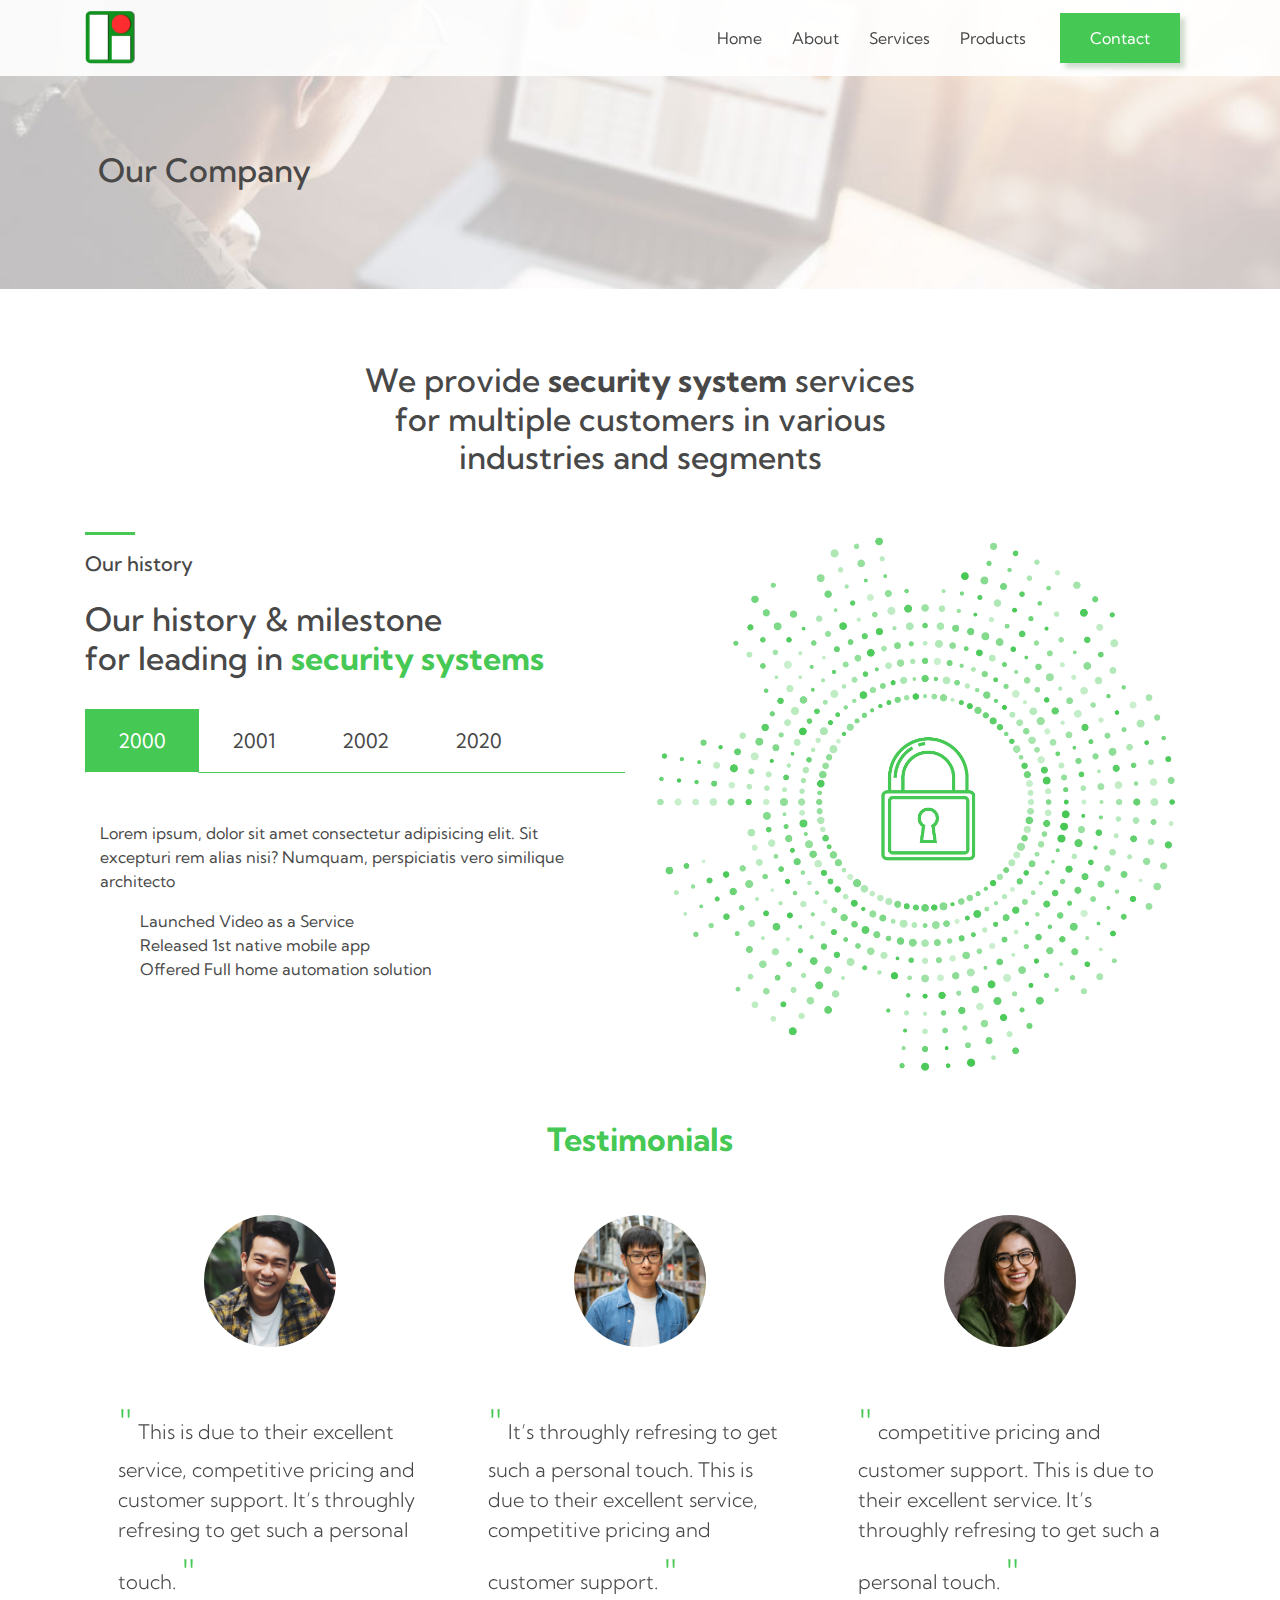
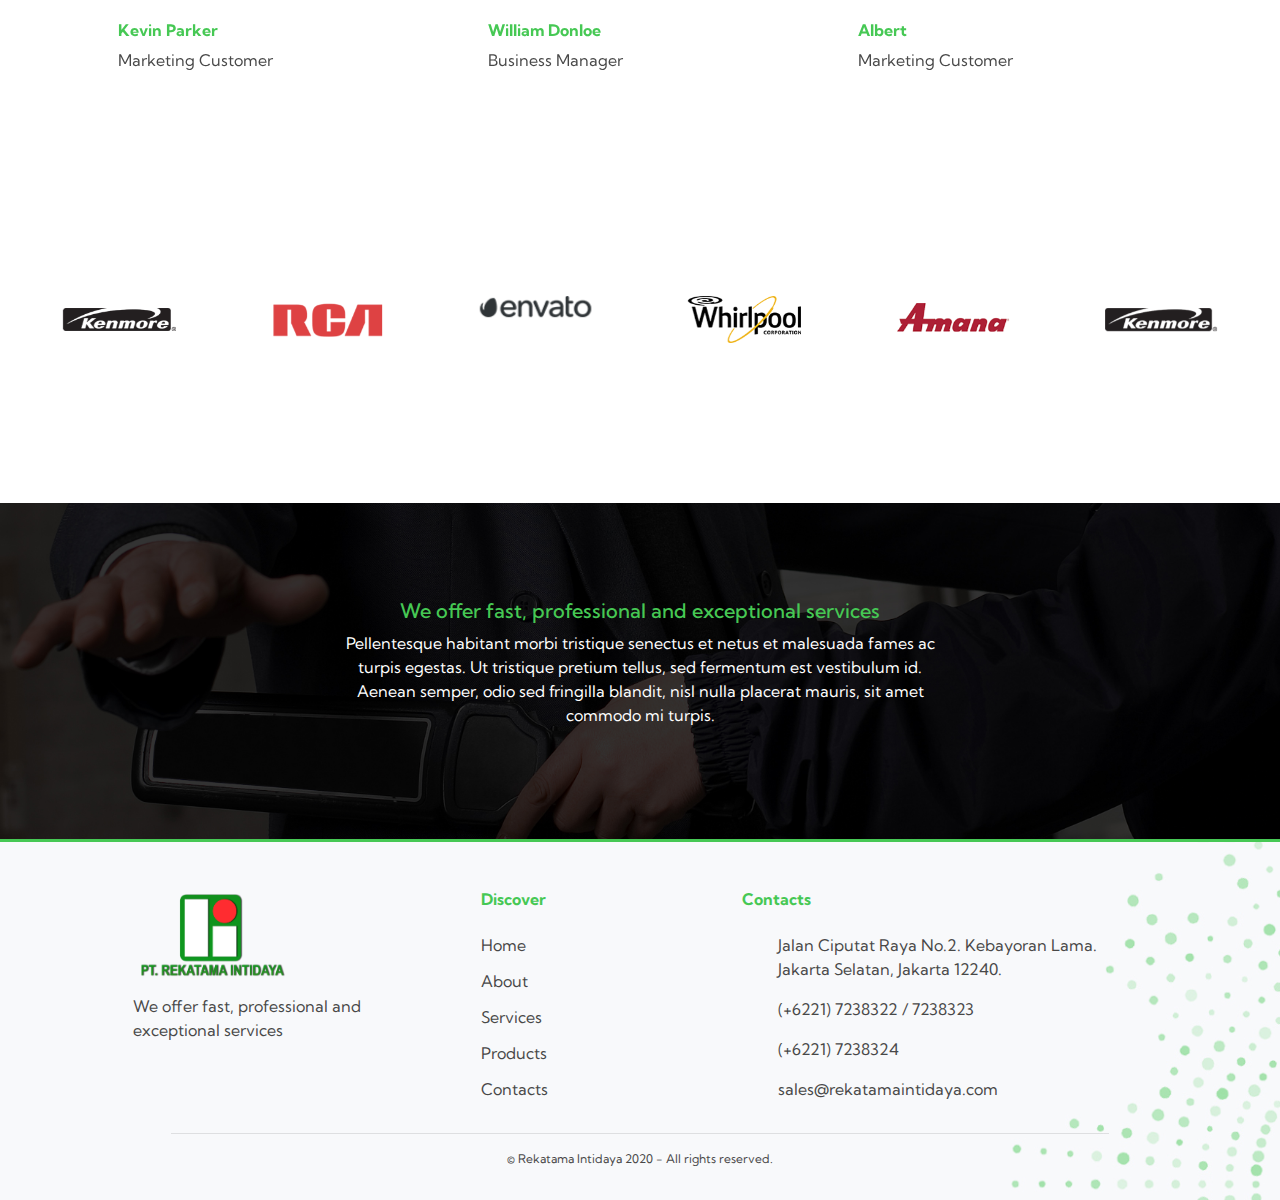
==== commit 5ee8a81a: "initial commit" ====
--- a/about.html
+++ b/about.html
@@ -14,13 +14,15 @@
     <link rel="stylesheet" href="css/style.css">
 </head>
 <body>
-    <div class="nav-rekatama">
+    <div id="nav_rekatama" class="nav-rekatama">
         <div class="container">
             <div class="row">
-                <div class="col-lg-1">
-                    <img class="img-fluid" src="images/logo.png" alt="">
-                </div>
-                <div class="col-lg-10 offset-lg-1 text-right py-3">
+                <div class="col-lg-1 col-3">
+                    <a href="index.html">
+                        <img class="img-fluid" src="images/logo.png" alt="">
+                    </a>
+                </div>
+                <div class="col-lg-10 offset-lg-1 text-right py-3 d-none d-lg-block">
                     <ul class="list-unstyled d-inline-flex">
                         <li>
                             <a href="index.html">
@@ -42,8 +44,49 @@
                                 Products
                             </a>
                         </li>
-                        <li>
-                            <a href="contact.html" class="button-white">
+                    </ul>
+                    <ul class="list-unstyled d-inline-flex">
+                        <li>
+                            <a href="contact.html" class="button-green">
+                                Contact
+                            </a>
+                        </li>   
+                    </ul>
+                </div>
+                <div class="col-4 text-right offset-5 pt-3 d-lg-none">
+                    <a href="#" class="button-menu">
+                        <i class="fas fa-bars text-white"></i>
+                    </a>
+                </div>
+                <div class="side-nav d-lg-none">
+                    <div class="button-close-wrap">
+                        <h3 class="text-right">
+                            <i class="far fa-times-circle button-close text-white"></i>
+                        </h3>
+                    </div>
+                    <ul class="list-unstyled">
+                        <li>
+                            <a href="index.html">
+                                Home
+                            </a>
+                        </li>
+                        <li>
+                            <a href="about.html">
+                                About
+                            </a>
+                        </li>
+                        <li>
+                            <a href="services.html">
+                                Services
+                            </a>
+                        </li>
+                        <li>
+                            <a href="products.html">
+                                Products
+                            </a>
+                        </li>
+                        <li>
+                            <a href="contact.html">
                                 Contact
                             </a>
                         </li>
@@ -66,7 +109,7 @@
     </div>
     <div class="container home brief py-5">
         <div class="row">
-            <div class="col-lg-12 px-5 text-center">
+            <div class="col-lg-12 px-lg-5 text-center">
                 <h2 class="mt-lg-4">
                     We provide <span class="font-weight-bold"> security system</span> services<br>
                     for multiple customers in various<br>
@@ -234,19 +277,19 @@
         <div class="row">
             <div class="col-lg-12">
                 <div class="carousel-clients owl-theme">
-                    <div class="item mx-5">
+                    <div class="item mx-lg-5 mx-3">
                         <img src="images/client-logo_1.png" alt="">
                     </div>
-                    <div class="item mx-5">
+                    <div class="item mx-lg-5 mx-3">
                         <img src="images/client-logo_2.png" alt="">
                     </div>
-                    <div class="item mx-5">
+                    <div class="item mx-lg-5 mx-3">
                         <img src="images/client-logo_3.png" alt="">
                     </div>
-                    <div class="item mx-5">
+                    <div class="item mx-lg-5 mx-3">
                         <img src="images/client-logo_4.png" alt="">
                     </div>
-                    <div class="item mx-5">
+                    <div class="item mx-lg-5 mx-3">
                         <img src="images/client-logo_5.png" alt="">
                     </div>
                 </div>
@@ -268,14 +311,14 @@
     <div class="container-fluid footer pt-5 pb-3 bg-light">
         <div class="row">
             <div class="container">
-                <div class="row px-5">
-                    <div class="col-lg-4">
+                <div class="row px-lg-5">
+                    <div class="col-lg-4 text-center text-lg-left">
                         <img class="w-50" src="images/logo-full.png" alt="">
                         <p class="my-3">
                             We offer fast, professional and exceptional services
                         </p>
                     </div>
-                    <div class="col-lg-3">
+                    <div class="col-lg-3 text-center text-lg-left">
                         <h6 class="font-weight-bold text-green mb-lg-4">
                             Discover
                         </h6>
@@ -312,8 +355,8 @@
                             Contacts
                         </h6>
                         <div class="row">
-                            <div class="col-lg-1"><i class="fas fa-building text-green"></i></div>
-                            <div class="col-lg-10">
+                            <div class="col-lg-1 col-1"><i class="fas fa-building text-green"></i></div>
+                            <div class="col-lg-10 col-10">
                                 <p>
                                     Jalan Ciputat Raya No.2. Kebayoran Lama. <br>
                                     Jakarta Selatan, Jakarta 12240.
@@ -321,24 +364,24 @@
                             </div>
                         </div>
                         <div class="row">
-                            <div class="col-lg-1"><i class="fas fa-phone-alt text-green"></i></div>
-                            <div class="col-lg-10">
+                            <div class="col-lg-1 col-1"><i class="fas fa-phone-alt text-green"></i></div>
+                            <div class="col-lg-10 col-10">
                                 <p>
                                     (+6221) 7238322 / 7238323
                                 </p>
                             </div>
                         </div>
                         <div class="row">
-                            <div class="col-lg-1"><i class="fas fa-fax text-green"></i></div>
-                            <div class="col-lg-10">
+                            <div class="col-lg-1 col-1"><i class="fas fa-fax text-green"></i></div>
+                            <div class="col-lg-10 col-10">
                                 <p>
                                     (+6221) 7238324
                                 </p>
                             </div>
                         </div>
                         <div class="row">
-                            <div class="col-lg-1"><i class="far fa-envelope text-green"></i></div>
-                            <div class="col-lg-10">
+                            <div class="col-lg-1 col-1"><i class="far fa-envelope text-green"></i></div>
+                            <div class="col-lg-10 col-10">
                                 <p>
                                     sales@rekatamaintidaya.com
                                 </p>
--- a/css/style.css
+++ b/css/style.css
@@ -71,8 +71,6 @@
 .nav-rekatama ul li{
     margin: 0 15px;
 }
-.nav-rekatama ul li a{
-}
 /* Ornaments */
 .line-before-green::before{
     background-color: #46c854;
@@ -99,7 +97,7 @@
 }
 .bg-home-brief-mid{
     background-image: url(../images/bg-home-brief-mid.jpg);
-    background-position: right bottom;
+    background-position: right;
     background-size: cover;
 }
 .guaranteed{
@@ -159,8 +157,99 @@
 .footer ul li{
     margin: 12px 0;
 }
+.footer .copyright{
+    font-size: 12px;
+}
 /* Paddings */
 .py-10{
     padding-top: 6rem;
     padding-bottom: 6rem;
+}
+@media screen and (max-width: 846px) {
+    .col, .col-1, .col-10, .col-11, .col-12, .col-2, .col-3, .col-4, .col-5, .col-6, .col-7, .col-8, .col-9, .col-auto, .col-lg, .col-lg-1, .col-lg-10, .col-lg-11, .col-lg-12, .col-lg-2, .col-lg-3, .col-lg-4, .col-lg-5, .col-lg-6, .col-lg-7, .col-lg-8, .col-lg-9, .col-lg-auto, .col-md, .col-md-1, .col-md-10, .col-md-11, .col-md-12, .col-md-2, .col-md-3, .col-md-4, .col-md-5, .col-md-6, .col-md-7, .col-md-8, .col-md-9, .col-md-auto, .col-sm, .col-sm-1, .col-sm-10, .col-sm-11, .col-sm-12, .col-sm-2, .col-sm-3, .col-sm-4, .col-sm-5, .col-sm-6, .col-sm-7, .col-sm-8, .col-sm-9, .col-sm-auto, .col-xl, .col-xl-1, .col-xl-10, .col-xl-11, .col-xl-12, .col-xl-2, .col-xl-3, .col-xl-4, .col-xl-5, .col-xl-6, .col-xl-7, .col-xl-8, .col-xl-9, .col-xl-auto {
+        padding-left: 20px;
+        padding-right: 20px;
+    }
+    .media {
+        display: inline-block;
+        -ms-flex-align: unset;
+        align-items: unset;
+    }
+    .home.banner-top img{
+        height: 100vh;
+        object-fit: cover;
+        object-position: center;
+    }
+    .home.banner-top .content-title h1 {
+        font-size: 40px;
+    }
+    .home.banner-top .content-title {
+        position: absolute;
+        top: 59%;
+        right: auto;
+        width: 100%;
+        transform: translate(-50%, -50%);
+        left: 50%;
+    }
+    .bg-home-brief-mid{
+        background-image: url(../images/bg-home-brief-mid-mobile.jpg);
+    }
+    .button-menu{
+            background-color: #46c854;
+            padding: 15px 20px;
+            color: #fff;
+            -webkit-box-shadow: 5px 5px 5px 0px rgba(0,69,7,0.19);
+            -moz-box-shadow: 5px 5px 5px 0px rgba(0,69,7,0.19);
+            box-shadow: 5px 5px 5px 0px rgba(0,69,7,0.19);
+            transition: all .3s;
+    }
+    .side-nav{
+        position: fixed;
+        background: #46c854;
+        width: 100%;
+        left: -100%;
+        height: 100vh;
+        top: 0;
+        padding: 1rem;
+    }
+    .side-nav.active{
+        left: 0;
+    }
+    .side-nav ul{
+        padding: 50px 25px;
+        text-align: center;
+    }
+    .side-nav ul li a{
+        color: #fff;
+        margin: 13px 0;
+        display: inline-block;
+        font-size: 22px;
+    }
+    .footer{
+        background-image: url(../images/bg-footer-mobile.jpg);
+    }
+    .our-highlights img{
+        width: 100% !important;
+    }
+    .banner-top img{
+        height: 40vh;
+        object-fit: cover;
+    }
+    .general.banner-top .content-title {
+        left: 36%;
+    }
+    .nav-tabs .nav-link {
+        font-size: 13px;
+        padding: 0.5rem 1.1rem;
+    }
+    .about.client-logo {
+        padding-top: 5rem;
+        padding-bottom: 5rem;
+    }
+    .about.about.bottom-bg-services .w-50{
+        width: 100% !important;
+    }
+    .bg-services{
+        background-image: url(../images/bg-services-mobile.jpg);
+    }
 }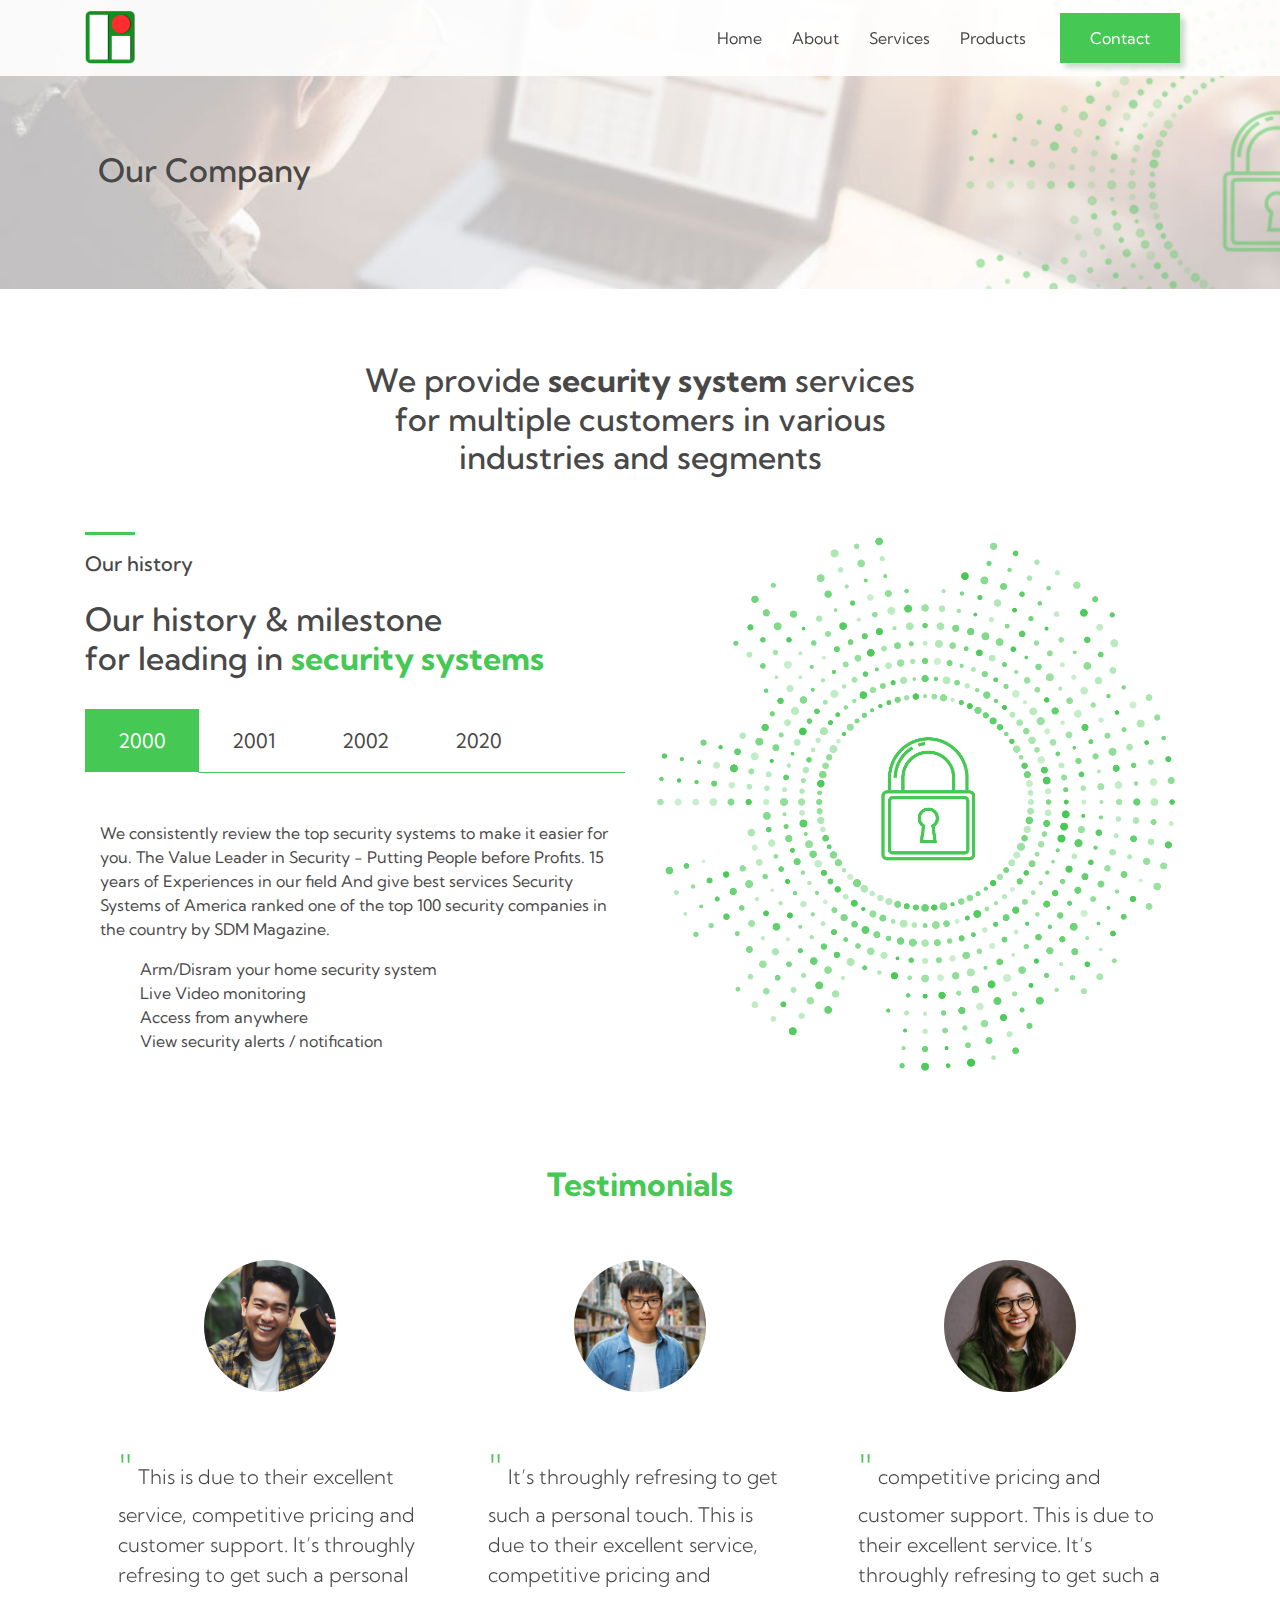
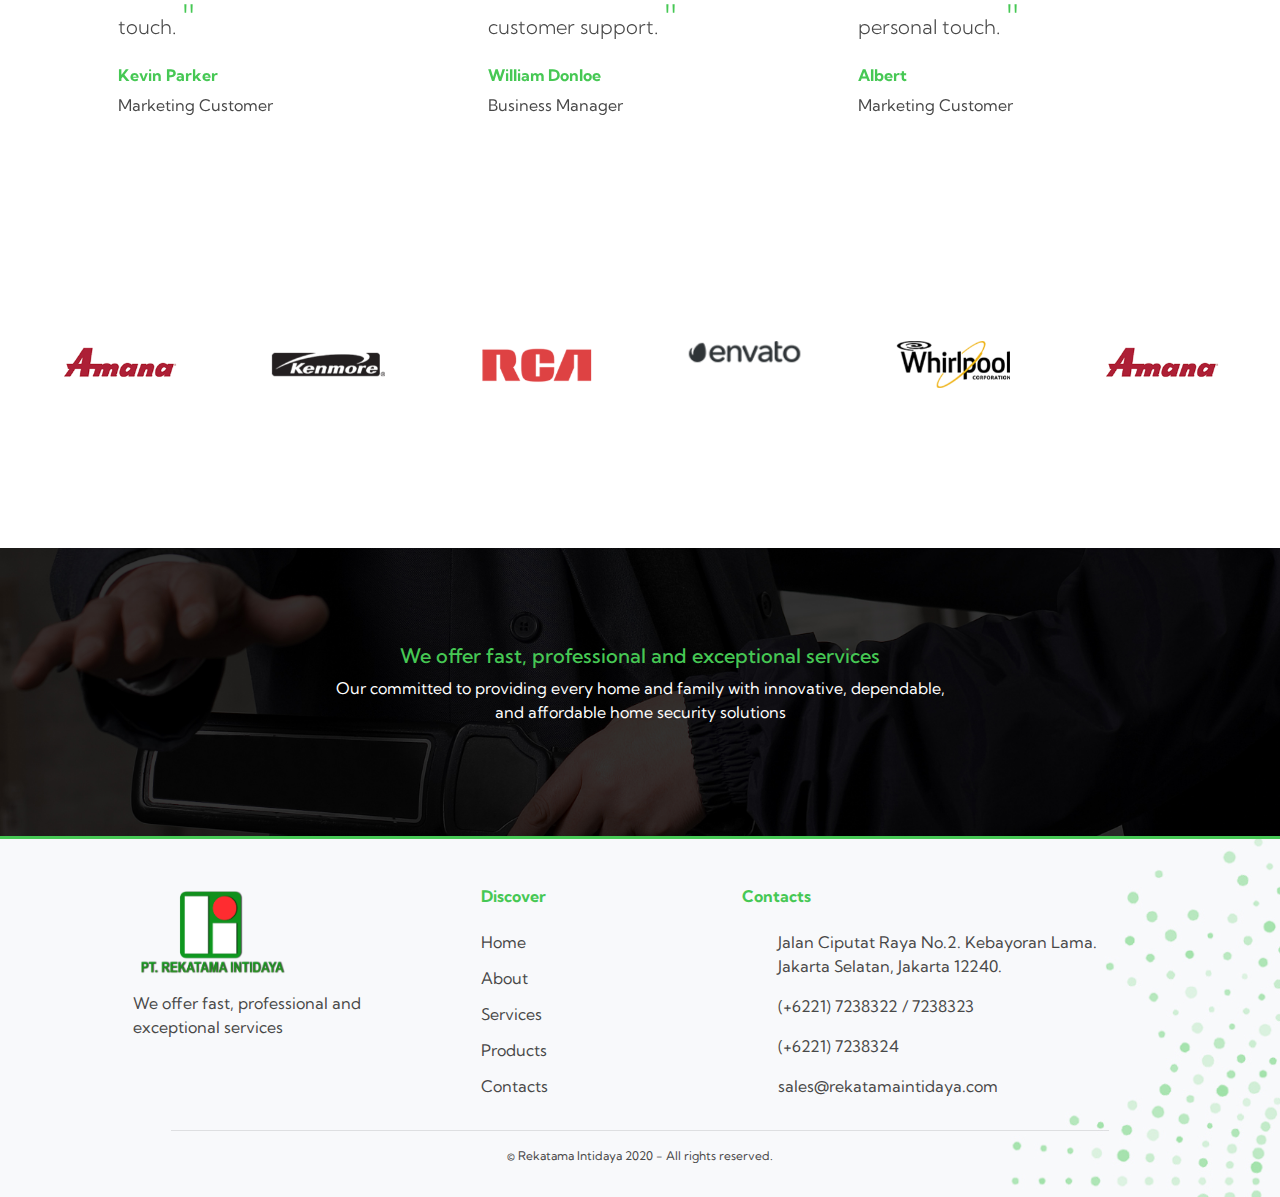
==== commit 573ddf99: "initial commit" ====
--- a/about.html
+++ b/about.html
@@ -148,17 +148,21 @@
                             <div class="tab-pane fade show active" id="home" role="tabpanel" aria-labelledby="home-tab">
                                 <div class="col-lg-12 py-5">
                                     <p>
-                                        Lorem ipsum, dolor sit amet consectetur adipisicing elit. Sit excepturi rem alias nisi? Numquam, perspiciatis vero similique architecto
+                                        We consistently review the top security systems to make it easier for you. The Value Leader in Security - Putting People before Profits. 15 years of Experiences in our field And give best services
+                                        Security Systems of America ranked one of the top 100 security companies in the country by SDM Magazine.
                                     </p>
                                     <ul>
                                         <li>
-                                            Launched Video as a Service
-                                        </li>
-                                        <li>
-                                            Released 1st native mobile app
-                                        </li>
-                                        <li>
-                                            Offered Full home automation solution
+                                            Arm/Disram your home security system
+                                        </li>
+                                        <li>
+                                            Live Video monitoring
+                                        </li>
+                                        <li>
+                                            Access from anywhere
+                                        </li>
+                                        <li>
+                                            View security alerts / notification
                                         </li>
                                     </ul>
                                 </div>
@@ -166,15 +170,43 @@
                             <div class="tab-pane fade" id="profile" role="tabpanel" aria-labelledby="profile-tab">
                                 <div class="col-lg-12 py-5">
                                     <p>
-                                        sed corrupti aperiam a eveniet sequi. Inventore recusandae quo soluta illum ratione?
+                                        We consistently review the top security systems to make it easier for you. The Value Leader in Security - Putting People before Profits. 15 years of Experiences in our field And give best services
+                                        Security Systems of America ranked one of the top 100 security companies in the country by SDM Magazine.
                                     </p>
+                                    <ul>
+                                        <li>
+                                            Arm/Disram your home security system
+                                        </li>
+                                        <li>
+                                            Live Video monitoring
+                                        </li>
+                                        <li>
+                                            Access from anywhere
+                                        </li>
+                                        <li>
+                                            View security alerts / notification
+                                        </li>
                                 </div>
                             </div>
                             <div class="tab-pane fade" id="contact" role="tabpanel" aria-labelledby="contact-tab">
                                 <div class="col-lg-12 py-5">
                                     <p>
-                                        sit amet consectetur adipisicing elit. Sit excepturi rem alias nisi? Numquam, perspiciatis vero similique architecto
+                                        We consistently review the top security systems to make it easier for you. The Value Leader in Security - Putting People before Profits. 15 years of Experiences in our field And give best services
+                                        Security Systems of America ranked one of the top 100 security companies in the country by SDM Magazine.
                                     </p>
+                                    <ul>
+                                        <li>
+                                            Arm/Disram your home security system
+                                        </li>
+                                        <li>
+                                            Live Video monitoring
+                                        </li>
+                                        <li>
+                                            Access from anywhere
+                                        </li>
+                                        <li>
+                                            View security alerts / notification
+                                        </li>
                                 </div>
                             </div>
                           </div>
@@ -303,7 +335,7 @@
                     We offer fast, professional and exceptional services
                 </h5>
                 <p class="w-50 mx-auto text-white">
-                    Pellentesque habitant morbi tristique senectus et netus et malesuada fames ac turpis egestas. Ut tristique pretium tellus, sed fermentum est vestibulum id. Aenean semper, odio sed fringilla blandit, nisl nulla placerat mauris, sit amet commodo mi turpis.
+                    Our committed to providing every home and family with innovative, dependable, and affordable home security solutions
                 </p>
             </div>
         </div>
@@ -324,27 +356,27 @@
                         </h6>
                         <ul class="list-unstyled">
                             <li>
-                                <a href="#">
+                                <a href="index.html">
                                     Home
                                 </a>
                             </li>
                             <li>
-                                <a href="#">
+                                <a href="about.html">
                                     About
                                 </a>
                             </li>
                             <li>
-                                <a href="#">
+                                <a href="services.html">
                                     Services
                                 </a>
                             </li>
                             <li>
-                                <a href="#">
+                                <a href="products.html">
                                     Products
                                 </a>
                             </li>
                             <li>
-                                <a href="#">
+                                <a href="contacts.html">
                                     Contacts
                                 </a>
                             </li>
--- a/css/style.css
+++ b/css/style.css
@@ -165,6 +165,10 @@
     padding-top: 6rem;
     padding-bottom: 6rem;
 }
+.form-control{
+    border-radius: 0;
+    border: 2px solid #46c854;
+}
 @media screen and (max-width: 846px) {
     .col, .col-1, .col-10, .col-11, .col-12, .col-2, .col-3, .col-4, .col-5, .col-6, .col-7, .col-8, .col-9, .col-auto, .col-lg, .col-lg-1, .col-lg-10, .col-lg-11, .col-lg-12, .col-lg-2, .col-lg-3, .col-lg-4, .col-lg-5, .col-lg-6, .col-lg-7, .col-lg-8, .col-lg-9, .col-lg-auto, .col-md, .col-md-1, .col-md-10, .col-md-11, .col-md-12, .col-md-2, .col-md-3, .col-md-4, .col-md-5, .col-md-6, .col-md-7, .col-md-8, .col-md-9, .col-md-auto, .col-sm, .col-sm-1, .col-sm-10, .col-sm-11, .col-sm-12, .col-sm-2, .col-sm-3, .col-sm-4, .col-sm-5, .col-sm-6, .col-sm-7, .col-sm-8, .col-sm-9, .col-sm-auto, .col-xl, .col-xl-1, .col-xl-10, .col-xl-11, .col-xl-12, .col-xl-2, .col-xl-3, .col-xl-4, .col-xl-5, .col-xl-6, .col-xl-7, .col-xl-8, .col-xl-9, .col-xl-auto {
         padding-left: 20px;
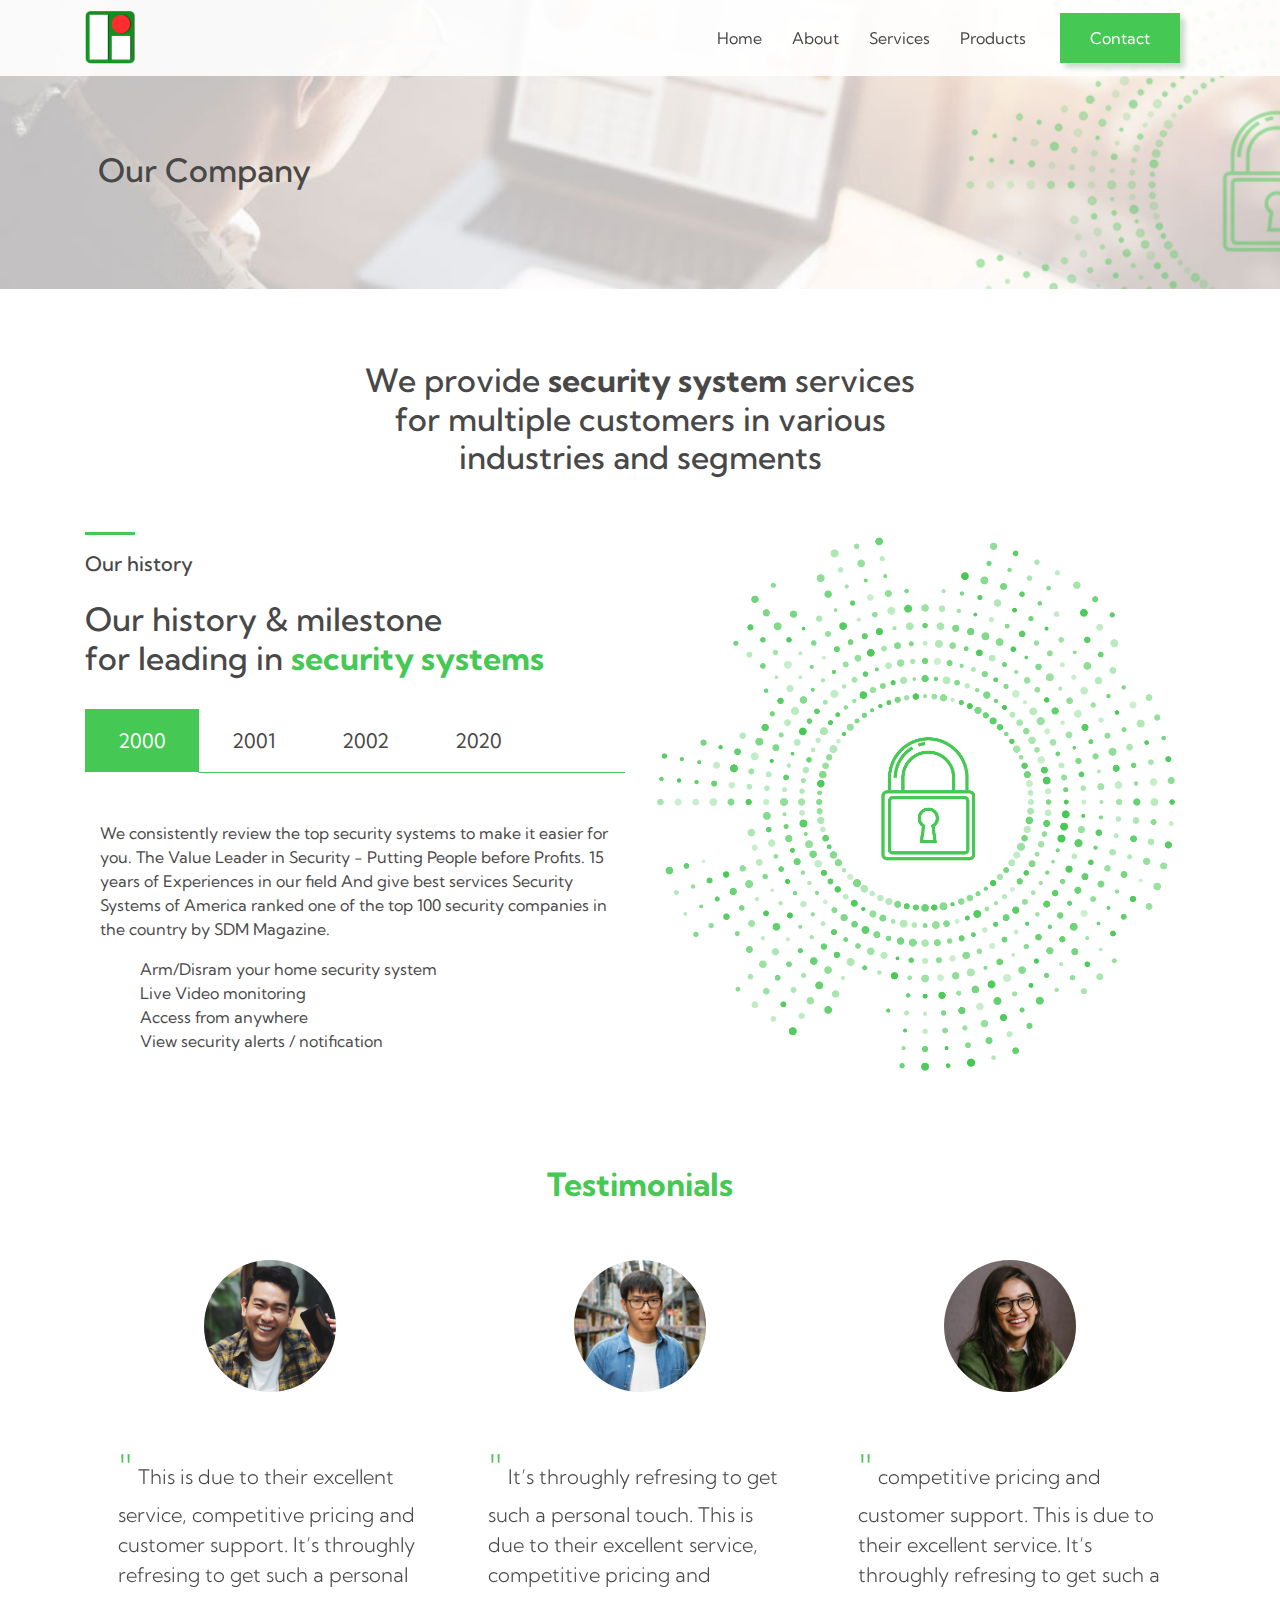
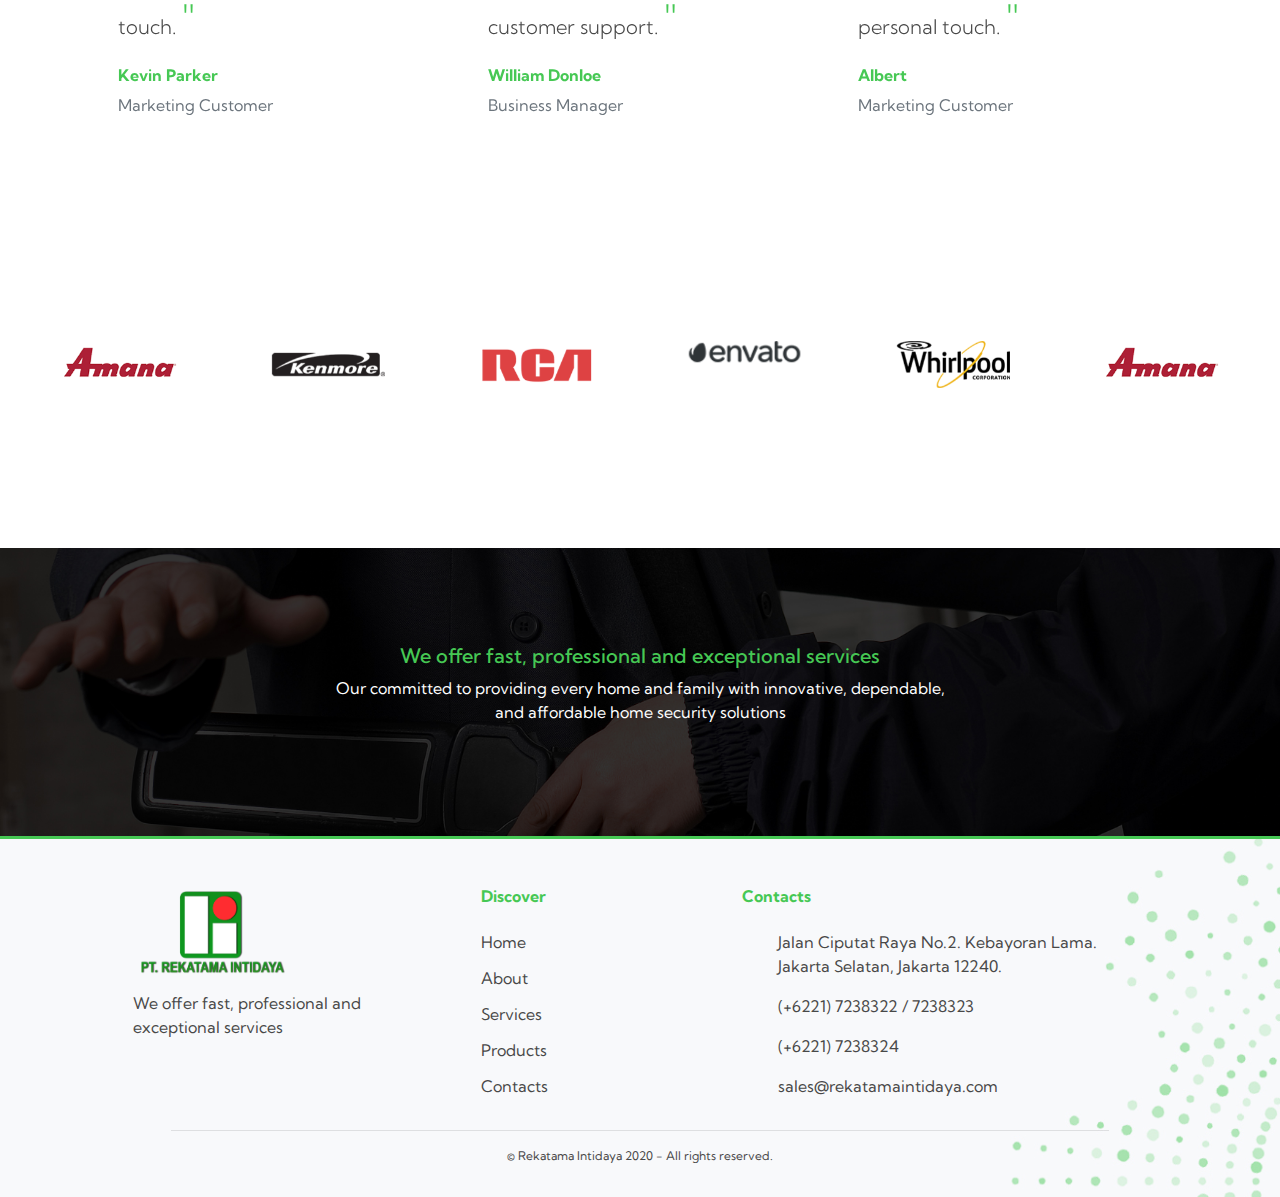
==== commit ade3dc49: "initial commit" ====
--- a/about.html
+++ b/about.html
@@ -241,7 +241,7 @@
                                 <h6 class="text-green font-weight-bold">
                                     Kevin Parker
                                 </h6>
-                                <p>
+                                <p class="text-muted">
                                     Marketing Customer
                                 </p>
                             </div>
@@ -259,7 +259,7 @@
                                 <h6 class="text-green font-weight-bold">
                                     William Donloe
                                 </h6>
-                                <p>
+                                <p class="text-muted">
                                     Business Manager
                                 </p>
                             </div>
@@ -277,7 +277,7 @@
                                 <h6 class="text-green font-weight-bold">
                                     Albert
                                 </h6>
-                                <p>
+                                <p class="text-muted">
                                     Marketing Customer
                                 </p>
                             </div>
@@ -295,7 +295,7 @@
                                 <h6 class="text-green font-weight-bold">
                                     William Donloe
                                 </h6>
-                                <p>
+                                <p class="text-muted">
                                     Business Manager
                                 </p>
                             </div>
--- a/css/style.css
+++ b/css/style.css
@@ -4,6 +4,9 @@
 }
 p, a, label, th, td, li, input {
     color: #484848;
+}
+a:hover{
+    color: #46c854;
 }
 .h1, .h2, .h3, .h4, .h5, .h6, h1, h2, h3, h4, h5, h6 {
     color: #484848;
@@ -147,6 +150,13 @@
     background-size: cover;
     background-position: right;
 }
+.mb-m-5px{
+    margin-bottom: -5px;
+}
+.item-contact.middle{
+    border-left: 2px solid #46c854;
+    border-right: 2px solid #46c854;
+}
 /* Footer */
 .footer{
     border-top: 3px solid #46c854;
@@ -159,6 +169,11 @@
 }
 .footer .copyright{
     font-size: 12px;
+}
+.bg-contact{
+    background-image: url(../images/bg-contact.jpg);
+    background-size: cover;
+    background-position: right;
 }
 /* Paddings */
 .py-10{
@@ -256,4 +271,7 @@
     .bg-services{
         background-image: url(../images/bg-services-mobile.jpg);
     }
+    .item-contact.middle{
+        border: none;
+    }
 }